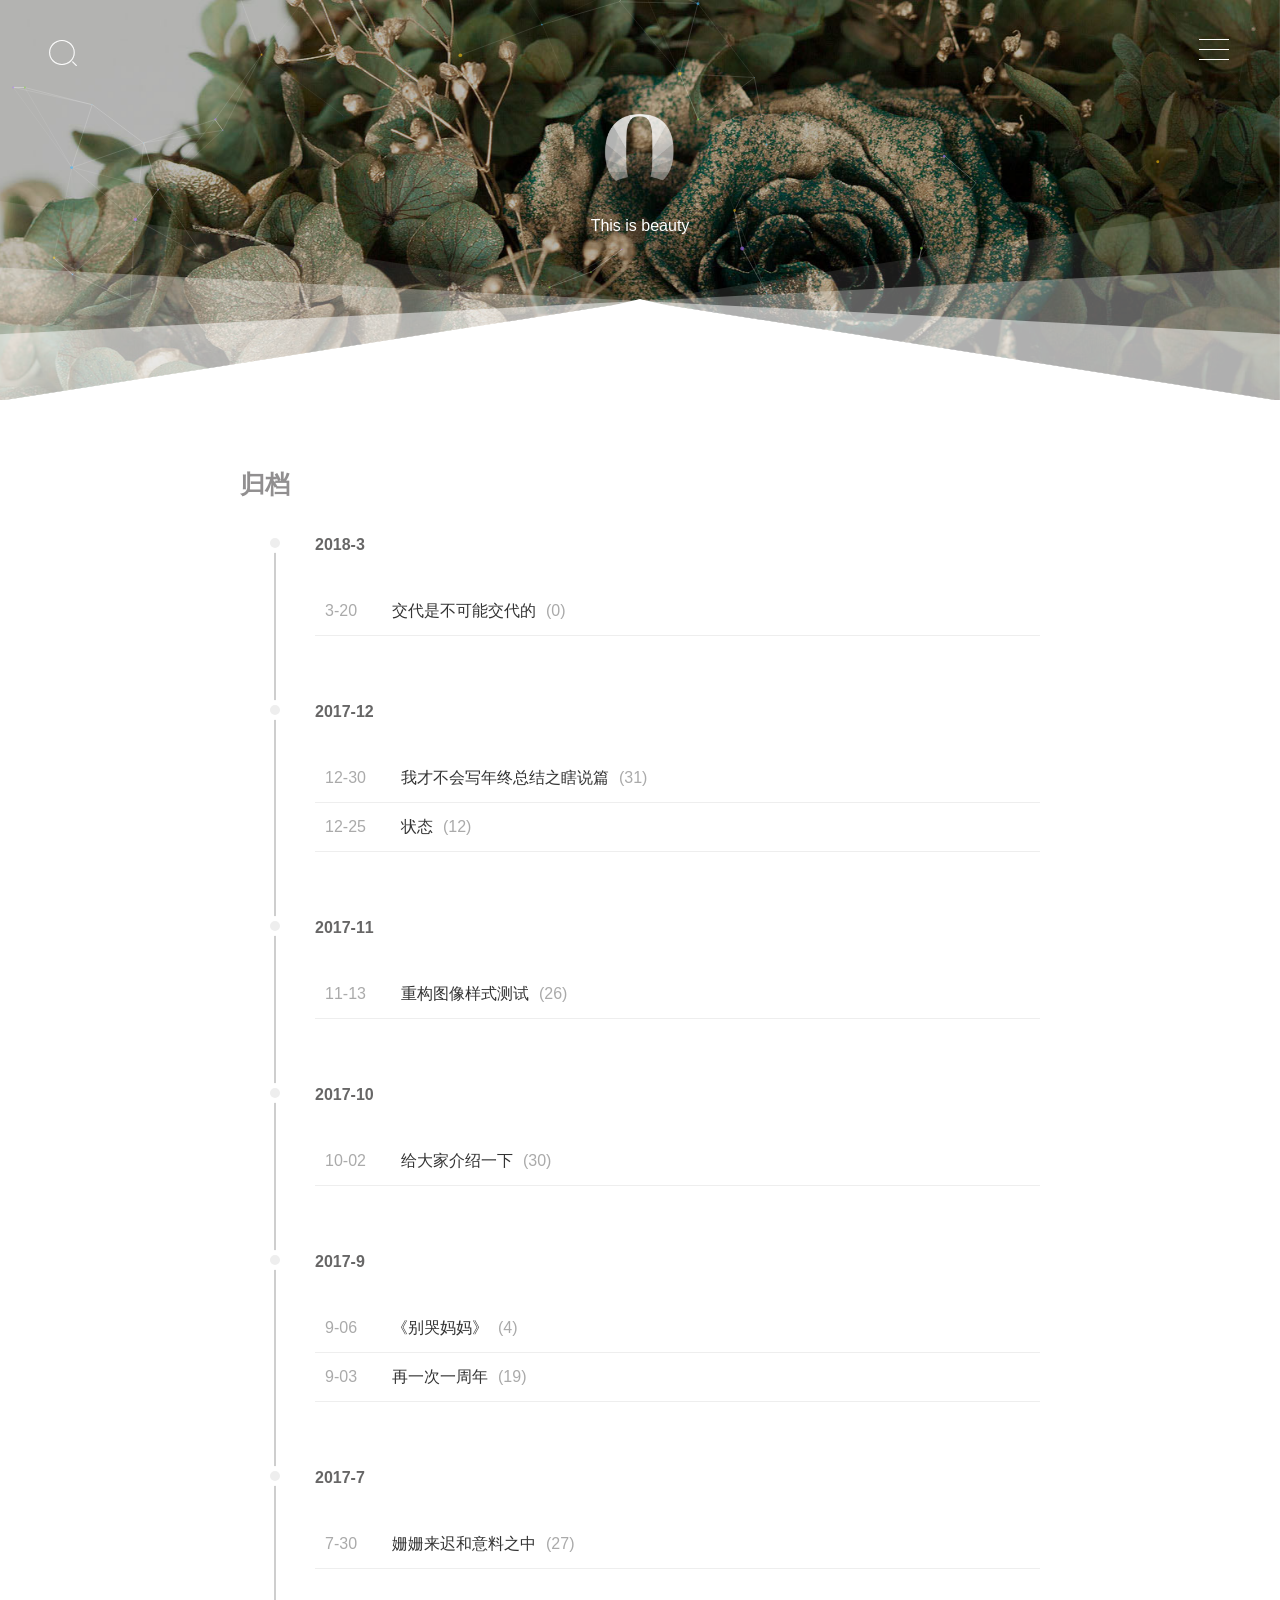
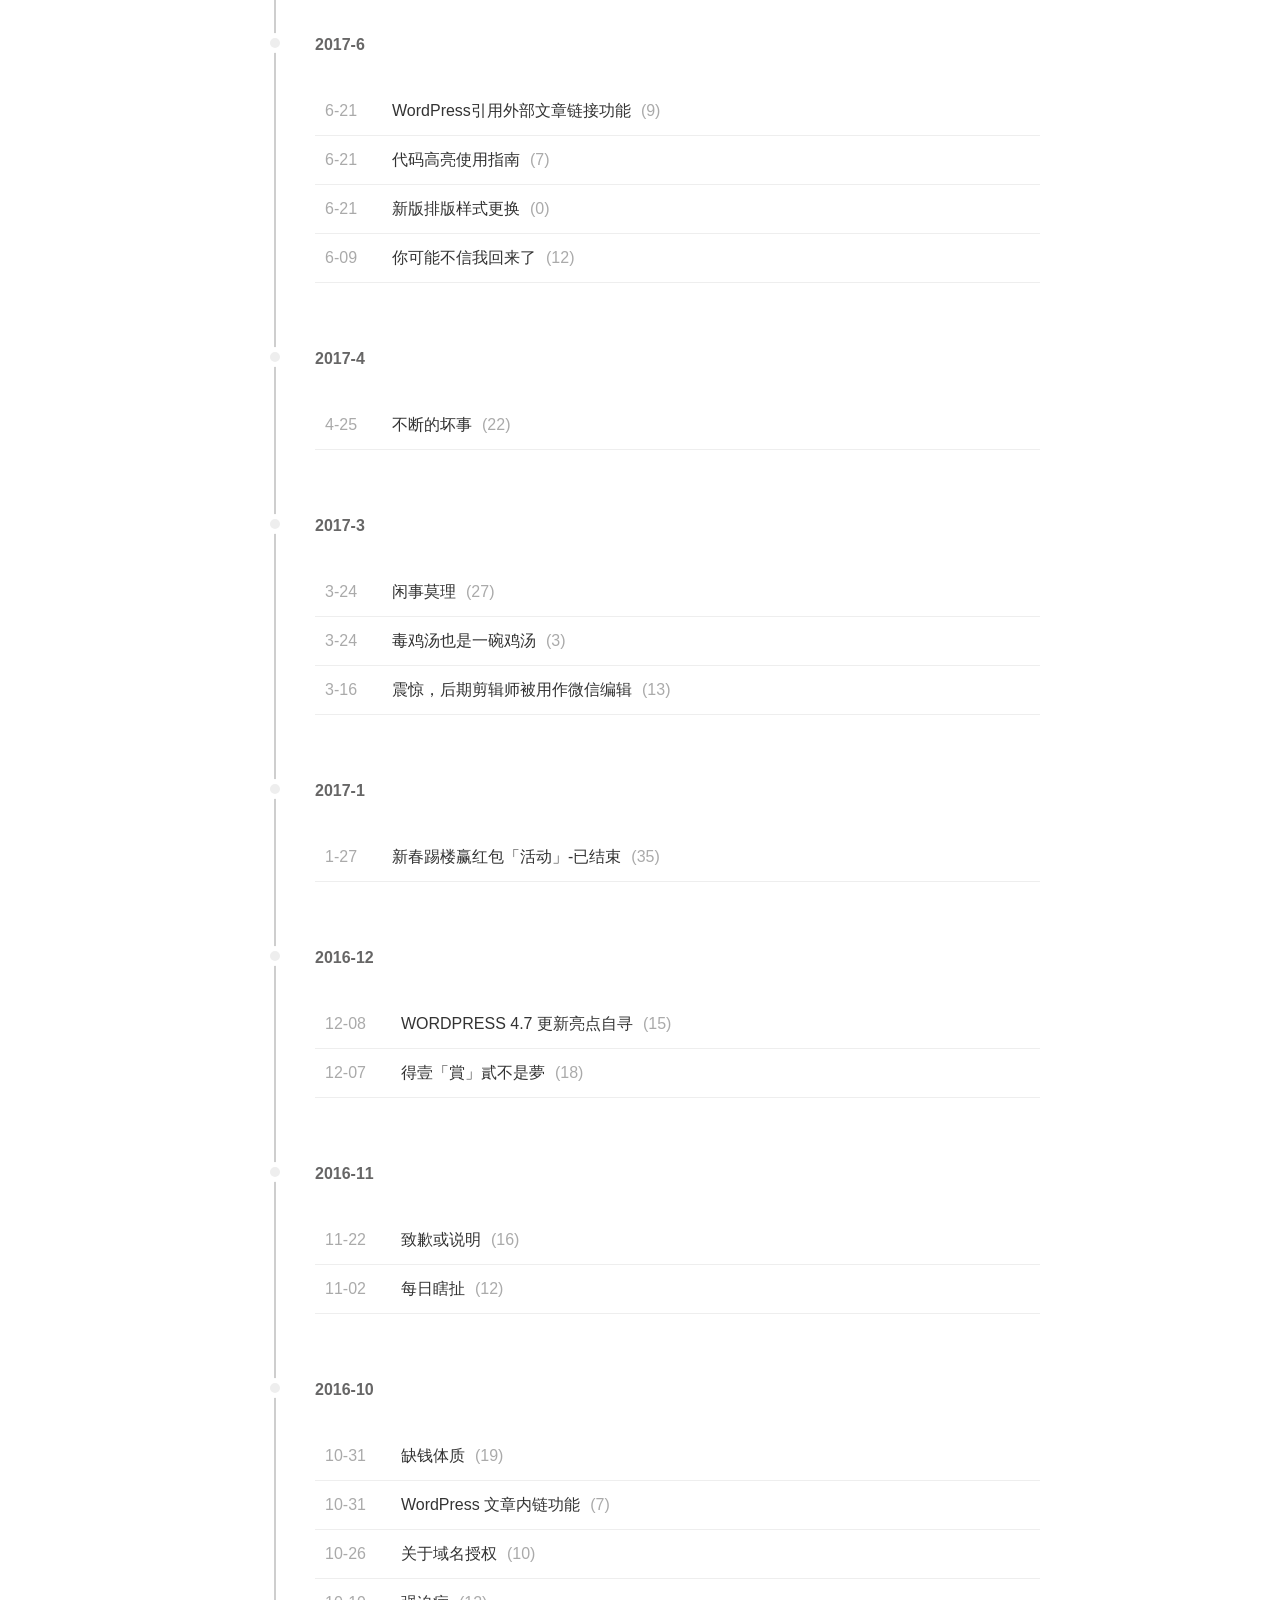
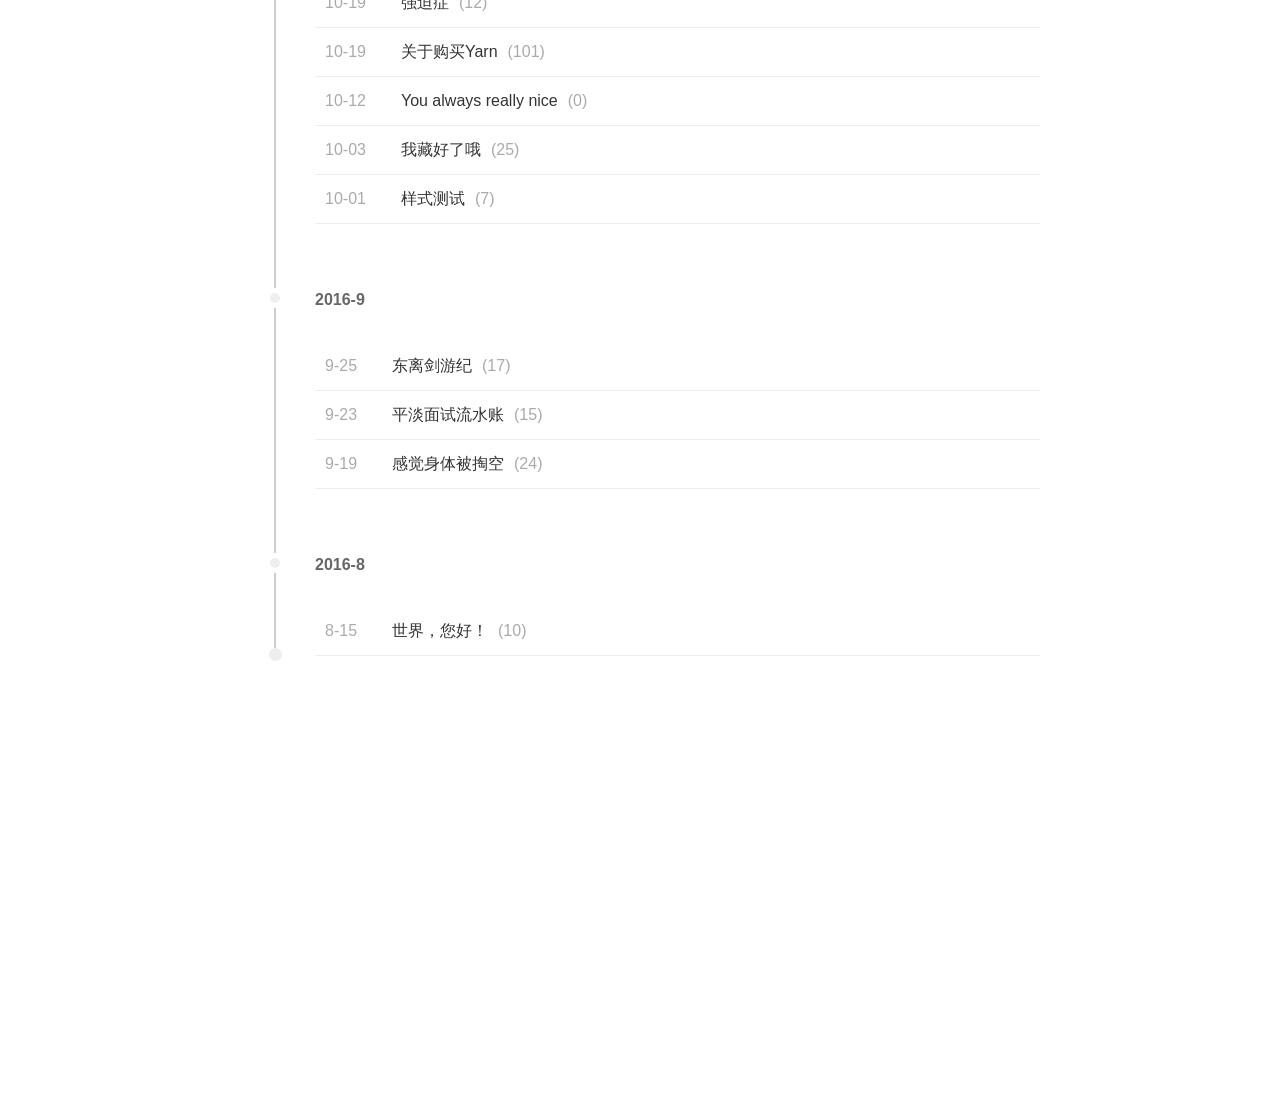
==== src/main/resources/templates/archives.html @ 47b83167 "demo版本" ====
<!doctype html>
<html lang="zh">

	<head>
		<meta http-equiv="Content-Type" content="text/html; charset=UTF-8" />
		<meta name="viewport" content="width=device-width, initial-scale=1, maximum-scale=1">
		<title>陈文池的个人博客</title>
		<meta name="description" content="" />
		<meta name="keywords" content="" />
		<link rel="stylesheet" type="text/css" href="../static/css/index.css" media="all" />
	</head>

	<body class="home blog custom-background round-avatars">
		<div class="Yarn_Background" style="background-image: url( ../static/images/47fb3c_.jpg);"></div>
		<form class="js-search search-form search-form--modal" method="get" action="search.html" role="search">
			<div class="search-form__inner">
				<div>
					<div id="search-container" class="ajax_search">
						<form method="get" id="searchform" action="">
							<div class="filter_container"><input type="text" value="" autocomplete="off" placeholder="Type then select or enter" name="s" id="search-input" />
								<ul id="search_filtered" class="search_filtered"></ul>
							</div>
							<input type="submit" name="submit" id="searchsubmit" class="searchsubmit" value="" />
						</form>
					</div>
				</div>
			</div>
		</form>
		<div class="navi" data-aos="fade-down">
			<div class="bt-nav">
				<div class="line line1"></div>
				<div class="line line2"></div>
				<div class="line line3"></div>
			</div>
			<div class="navbar animated fadeInRight">
				<div class="inner">
					<nav id="site-navigation" class="main-navigation">
						<div id="main-menu" class="main-menu-container">
							<div class="menu-menu-container">
								<ul id="primary-menu" class="menu">
									<li id="menu-item-17" class="menu-item menu-item-type-custom menu-item-object-custom current-menu-item current_page_item menu-item-home menu-item-17">
										<a href="index.html">首页</a>
									</li>
									<li id="menu-item-173" class="menu-item menu-item-type-post_type menu-item-object-page menu-item-173">
										<a href="update.html">更新</a>
									</li>
									<li id="menu-item-78" class="menu-item menu-item-type-post_type menu-item-object-page menu-item-78">
										<a href="types.html">链接</a>
									</li>
									<li id="menu-item-252" class="menu-item menu-item-type-post_type menu-item-object-page menu-item-has-children menu-item-252">
										<a href="archives.html">归档</a>
										<ul class="sub-menu">
											<li id="menu-item-165" class="menu-item menu-item-type-taxonomy menu-item-object-category menu-item-165">
												<a href="">theme</a>
											</li>
											<li id="menu-item-163" class="menu-item menu-item-type-taxonomy menu-item-object-category menu-item-163">
												<a href="">Happen</a>
											</li>
											<li id="menu-item-924" class="menu-item menu-item-type-taxonomy menu-item-object-category menu-item-924">
												<a href="">WeWork</a>
											</li>
											<li id="menu-item-164" class="menu-item menu-item-type-taxonomy menu-item-object-category menu-item-164">
												<a href="">WordPress</a>
											</li>
										</ul>
									</li>
									<li id="menu-item-57" class="menu-item menu-item-type-post_type menu-item-object-page menu-item-57">
										<a href="gustbook.html">留言</a>
									</li>
								</ul>
							</div>
						</div>
					</nav>
					<!-- #site-navigation -->
				</div>
			</div>
		</div>
		<div class="hebin" data-aos="fade-down">
			<i class=" js-toggle-search iconfont">&#xe60e;</i>
		</div>
		<header id="masthead" class="overlay animated from-bottom" itemprop="brand">
			<div class="site-branding text-center">
				<a href="">
					<figure>
						<img class="custom-logo avatar" src="../static/images/omikron.png" />
					</figure>
				</a>
				<h3 class="blog-description"><p>This is beauty</p></h3>
			</div>
			<!-- .site-branding -->
			<div class="decor-part">
				<div id="particles-js"></div>
			</div>
			<div class="animation-header">
				<div class="decor-wrapper">
					<svg id="header-decor" class="decor bottom" xmlns="http://www.w3.org/2000/svg" version="1.1" viewBox="0 0 100 100" preserveAspectRatio="none">
						<path class="large left" d="M0 0 L50 50 L0 100" fill="rgba(255,255,255, .1)"></path>
						<path class="large right" d="M100 0 L50 50 L100 100" fill="rgba(255,255,255, .1)"></path>
						<path class="medium left" d="M0 100 L50 50 L0 33.3" fill="rgba(255,255,255, .3)"></path>
						<path class="medium right" d="M100 100 L50 50 L100 33.3" fill="rgba(255,255,255, .3)"></path>
						<path class="small left" d="M0 100 L50 50 L0 66.6" fill="rgba(255,255,255, .5)"></path>
						<path class="small right" d="M100 100 L50 50 L100 66.6" fill="rgba(255,255,255, .5)"></path>
						<path d="M0 99.9 L50 49.9 L100 99.9 L0 99.9" fill="rgba(255,255,255, 1)"></path>
						<path d="M48 52 L50 49 L52 52 L48 52" fill="rgba(255,255,255, 1)"></path>
					</svg>
				</div>
			</div>
		</header>
		<div id="main" class="content">
			<div class="container">
				<section class="post_content" itemscope itemtype="http://schema.org/Article">
					<header class="post_header">
						<h1 class="post_title">归档</h1>
					</header>
					<div class="post-Archive">
						<div id="archives">
							<div class='archive-title' id='arti-2018-3'>
								<h3>2018-3</h3>
								<div class='archives archives-3' data-date='2018-3'>
									<div class="brick">
										<a href=""><span class="time">3-20</span>交代是不可能交代的<span>(0)</span></a>
									</div>
								</div>
							</div>
							<div class='archive-title' id='arti-2017-12'>
								<h3>2017-12</h3>
								<div class='archives archives-12' data-date='2017-12'>
									<div class="brick">
										<a href=""><span class="time">12-30</span>我才不会写年终总结之瞎说篇<span>(31)</span></a>
									</div>
									<div class="brick">
										<a href=""><span class="time">12-25</span>状态<span>(12)</span></a>
									</div>
								</div>
							</div>
							<div class='archive-title' id='arti-2017-11'>
								<h3>2017-11</h3>
								<div class='archives archives-11' data-date='2017-11'>
									<div class="brick">
										<a href=""><span class="time">11-13</span>重构图像样式测试<span>(26)</span></a>
									</div>
								</div>
							</div>
							<div class='archive-title' id='arti-2017-10'>
								<h3>2017-10</h3>
								<div class='archives archives-10' data-date='2017-10'>
									<div class="brick">
										<a href=""><span class="time">10-02</span>给大家介绍一下<span>(30)</span></a>
									</div>
								</div>
							</div>
							<div class='archive-title' id='arti-2017-9'>
								<h3>2017-9</h3>
								<div class='archives archives-9' data-date='2017-9'>
									<div class="brick">
										<a href=""><span class="time">9-06</span>《别哭妈妈》<span>(4)</span></a>
									</div>
									<div class="brick">
										<a href=""><span class="time">9-03</span>再一次一周年<span>(19)</span></a>
									</div>
								</div>
							</div>
							<div class='archive-title' id='arti-2017-7'>
								<h3>2017-7</h3>
								<div class='archives archives-7' data-date='2017-7'>
									<div class="brick">
										<a href=""><span class="time">7-30</span>姗姗来迟和意料之中<span>(27)</span></a>
									</div>
								</div>
							</div>
							<div class='archive-title' id='arti-2017-6'>
								<h3>2017-6</h3>
								<div class='archives archives-6' data-date='2017-6'>
									<div class="brick">
										<a href=""><span class="time">6-21</span>WordPress引用外部文章链接功能<span>(9)</span></a>
									</div>
									<div class="brick">
										<a href=""><span class="time">6-21</span>代码高亮使用指南<span>(7)</span></a>
									</div>
									<div class="brick">
										<a href=""><span class="time">6-21</span>新版排版样式更换<span>(0)</span></a>
									</div>
									<div class="brick">
										<a href=""><span class="time">6-09</span>你可能不信我回来了<span>(12)</span></a>
									</div>
								</div>
							</div>
							<div class='archive-title' id='arti-2017-4'>
								<h3>2017-4</h3>
								<div class='archives archives-4' data-date='2017-4'>
									<div class="brick">
										<a href=""><span class="time">4-25</span>不断的坏事<span>(22)</span></a>
									</div>
								</div>
							</div>
							<div class='archive-title' id='arti-2017-3'>
								<h3>2017-3</h3>
								<div class='archives archives-3' data-date='2017-3'>
									<div class="brick">
										<a href=""><span class="time">3-24</span>闲事莫理<span>(27)</span></a>
									</div>
									<div class="brick">
										<a href=""><span class="time">3-24</span>毒鸡汤也是一碗鸡汤<span>(3)</span></a>
									</div>
									<div class="brick">
										<a href=""><span class="time">3-16</span>震惊，后期剪辑师被用作微信编辑<span>(13)</span></a>
									</div>
								</div>
							</div>
							<div class='archive-title' id='arti-2017-1'>
								<h3>2017-1</h3>
								<div class='archives archives-1' data-date='2017-1'>
									<div class="brick">
										<a href=""><span class="time">1-27</span>新春踢楼赢红包「活动」-已结束<span>(35)</span></a>
									</div>
								</div>
							</div>
							<div class='archive-title' id='arti-2016-12'>
								<h3>2016-12</h3>
								<div class='archives archives-12' data-date='2016-12'>
									<div class="brick">
										<a href=""><span class="time">12-08</span>WORDPRESS 4.7 更新亮点自寻<span>(15)</span></a>
									</div>
									<div class="brick">
										<a href=""><span class="time">12-07</span>得壹「賞」貳不是夢<span>(18)</span></a>
									</div>
								</div>
							</div>
							<div class='archive-title' id='arti-2016-11'>
								<h3>2016-11</h3>
								<div class='archives archives-11' data-date='2016-11'>
									<div class="brick">
										<a href=""><span class="time">11-22</span>致歉或说明<span>(16)</span></a>
									</div>
									<div class="brick">
										<a href=""><span class="time">11-02</span>每日瞎扯<span>(12)</span></a>
									</div>
								</div>
							</div>
							<div class='archive-title' id='arti-2016-10'>
								<h3>2016-10</h3>
								<div class='archives archives-10' data-date='2016-10'>
									<div class="brick">
										<a href=""><span class="time">10-31</span>缺钱体质<span>(19)</span></a>
									</div>
									<div class="brick">
										<a href=""><span class="time">10-31</span>WordPress 文章内链功能<span>(7)</span></a>
									</div>
									<div class="brick">
										<a href=""><span class="time">10-26</span>关于域名授权<span>(10)</span></a>
									</div>
									<div class="brick">
										<a href=""><span class="time">10-19</span>强迫症<span>(12)</span></a>
									</div>
									<div class="brick">
										<a href=""><span class="time">10-19</span>关于购买Yarn<span>(101)</span></a>
									</div>
									<div class="brick">
										<a href=""><span class="time">10-12</span>You always really nice<span>(0)</span></a>
									</div>
									<div class="brick">
										<a href=""><span class="time">10-03</span>我藏好了哦<span>(25)</span></a>
									</div>
									<div class="brick">
										<a href=""><span class="time">10-01</span>样式测试<span>(7)</span></a>
									</div>
								</div>
							</div>
							<div class='archive-title' id='arti-2016-9'>
								<h3>2016-9</h3>
								<div class='archives archives-9' data-date='2016-9'>
									<div class="brick">
										<a href=""><span class="time">9-25</span>东离剑游纪<span>(17)</span></a>
									</div>
									<div class="brick">
										<a href=""><span class="time">9-23</span>平淡面试流水账<span>(15)</span></a>
									</div>
									<div class="brick">
										<a href=""><span class="time">9-19</span>感觉身体被掏空<span>(24)</span></a>
									</div>
								</div>
							</div>
							<div class='archive-title' id='arti-2016-8'>
								<h3>2016-8</h3>
								<div class='archives archives-8' data-date='2016-8'>
									<div class="brick">
										<a href=""><span class="time">8-15</span>世界，您好！<span>(10)</span></a>
									</div>
								</div>
							</div>
						</div>
				</section>
				</div>
			</div>

			<footer id="footer" class="overlay animated from-top">
				<div class="decor-wrapper">
					<svg id="footer-decor" class="decor top" xmlns="http://www.w3.org/2000/svg" version="1.1" viewBox="0 0 100 100" preserveAspectRatio="none">
						<path class="large left" d="M0 0 L50 50 L0 100" fill="rgba(255,255,255, .1)"></path>
						<path class="large right" d="M100 0 L50 50 L100 100" fill="rgba(255,255,255, .1)"></path>
						<path class="medium left" d="M0 0 L50 50 L0 66.6" fill="rgba(255,255,255, .3)"></path>
						<path class="medium right" d="M100 0 L50 50 L100 66.6" fill="rgba(255,255,255, .3)"></path>
						<path class="small left" d="M0 0 L50 50 L0 33.3" fill="rgba(255,255,255, .5)"></path>
						<path class="small right" d="M100 0 L50 50 L100 33.3" fill="rgba(255,255,255, .5)"></path>
						<path d="M0 0 L50 50 L100 0 L0 0" fill="rgba(255,255,255, 1)"></path>
						<path d="M48 48 L50 51 L52 48 L48 48" fill="rgba(255,255,255, 1)"></path>
					</svg>
				</div>
				<div class="socialize" data-aos="zoom-in">
					<li>
						<a title="weibo" class="socialicon" href=""><i class="iconfont" aria-hidden="true">&#xe601;</i></a>
					</li>
					<li class="wechat">
						<a class="socialicon"><i class="iconfont">&#xe609;</i></a>
						<div class="wechatimg"><img src="../static/images/49D3746D-7519-B709-83E4-65BD1927C4E7.jpg"></div>
					</li>
					<li>
						<a title="QQ" class="socialicon" href="" target="_blank"><i class="iconfont" aria-hidden="true">&#xe616;</i></a>
					</li>
				</div>
				<div class="cr">
					Copyright&copy;2018. Design by
					<a href="">17sucai</a>
				</div>
				<script type='text/javascript' src='../static/js/jquery.min.js'></script>
				<script type='text/javascript' src='../static/js/plugins.js'></script>
				<script type='text/javascript' src='../static/js/script.js'></script>
				<script type='text/javascript' src='../static/js/particles.js'></script>
				<script type='text/javascript' src='../static/js/aos.js'></script>

	</body>

</html>
---- src/main/resources/static/css/index.css ----
@charset "UTF-8";
@font-face {
	font-family: hermiticon;
	src: url(fonts/hermiticon.eot?cez6o0);
	src: url(fonts/hermiticon.eot?#iefixcez6o0) format('embedded-opentype'), url(fonts/hermiticon.ttf?cez6o0) format('truetype'), url(fonts/hermiticon.woff?cez6o0) format('woff'), url(fonts/hermiticon.svg?cez6o0#hermiticon) format('svg');
	font-weight: 400;
	font-style: normal
}

.hermit {
	overflow: hidden;
	background: #fff;
	margin-bottom: 20px;
	border: 1px solid #dedede;
	-webkit-user-select: none;
	-moz-user-select: none;
	font: 13px/1.5 calluna-sans, "Helvetica Neue", Helvetica, Hiragino Sans GB, Microsoft JhengHei, WenQuanYi Micro Hei, sans-serif;
	text-indent: 0
}

.hermit,
.hermit * {
	box-sizing: content-box;
	-moz-box-sizing: content-box;
	-webkit-box-sizing: content-box
}

.hermit-clear:after,
.hermit-clear:before {
	display: table;
	content: ""
}

.hermit-clear:after {
	clear: both;
	overflow: hidden
}

.hermit-clear {
	zoom: 1
}

.hermit-detail span {
	-webkit-animation: animFlipFront .4s linear;
	-moz-animation: animFlipFront .4s linear;
	animation: animFlipFront .4s linear
}

.hermit-box {
	padding: 10px 13px;
	height: 70px;
	font-size: 14px;
	line-height: 16px;
	position: relative;
	-webkit-box-shadow: 0 1px 10px rgba(0, 0, 0, .08);
	box-shadow: 0 1px 10px rgba(0, 0, 0, .08)
}

.hermit-cover {
	width: 65px;
	float: left;
	position: relative
}

.hermit-info {
	margin-left: 75px
}

.hermit-title {
	font-size: 15px;
	height: 24px;
	overflow: hidden
}

.hermit-author {
	font-size: 14px;
	color: #999
}

.hermit-author,
.hermit-duration,
.hermit-title {
	line-height: 24px
}

.hermit-controller {
	height: 24px;
	position: relative
}

.hermit-additive {
	text-align: right;
	position: absolute;
	right: 0;
	top: 0;
	width: 130px;
	height: 24px;
	background: #fff
}

.hermit-cover-image {
	width: 65px;
	height: 65px;
	padding: 0!important;
	margin: 0!important;
	border: none!important;
	box-shadow: none
}

.hermit-duration,
.hermit-listbutton,
.hermit-volume {
	display: inline-block
}

.hermit-duration {
	height: 24px
}

.hermit-button,
.hermit-listbutton,
.hermit-volume {
	speak: none;
	cursor: pointer;
	font-family: hermiticon;
	text-transform: none;
	vertical-align: middle;
	-webkit-font-smoothing: antialiased;
	-moz-osx-font-smoothing: grayscale
}

.hermit-listbutton,
.hermit-volume {
	color: #666;
	width: 20px;
	height: 24px;
	line-height: 24px;
	font-size: 17px
}

.hermit-listbutton {
	position: relative
}

.hermit-button {
	text-align: center;
	vertical-align: middle;
	position: absolute;
	width: 28px;
	height: 28px;
	border: 2px solid #fff;
	border-radius: 50%;
	color: #fff;
	left: 50%;
	top: 50%;
	margin-left: -16px;
	margin-top: -16px;
	background: rgba(0, 0, 0, .15);
	text-shadow: 0 1px 1px rgba(0, 0, 0, .2);
	box-shadow: 0 1px 1px rgba(0, 0, 0, .2)
}

.hermit-volume {
	right: 20px
}

.hermit-button:before {
	content: "\e01b";
	font-size: 20px;
	line-height: 28px
}

.hermit-button.playing:before {
	content: "\e018";
	font-size: 18px
}

.hermit-listbutton:before {
	content: "\e20e"
}

.hermit-prevbutton:before {
	content: "\e028"
}

.hermit-nextbutton:before {
	content: "\e027"
}

.hermit-listbutton:after {
	position: absolute;
	content: '';
	right: -2px;
	top: 0;
	width: 4px;
	height: 4px;
	border-radius: 50%;
	background-color: transparent;
	opacity: 0;
	-webkit-transition: opacity .6s;
	-moz-transition: opacity .6s;
	-ms-transition: opacity .6s;
	-o-transition: opacity .6s;
	transition: opacity .6s
}

.hermit-unexpand-1 .hermit-listbutton:after,
.hermit.unexpand .hermit-listbutton:after {
	opacity: 1;
	background-color: #f60001
}

.hermit-unexpand-1.unexpand .hermit-listbutton:after {
	opacity: 0
}

.hermit-volume:before {
	content: "\e033"
}

.hermit-volume.muted:before {
	content: "\e031"
}

.hermit-prosess {
	height: 3px;
	background-color: #ddd;
	cursor: pointer;
	position: relative;
	z-index: 1;
	margin: 10px 0 5px
}

.hermit-loaded {
	position: absolute;
	height: 3px;
	z-index: 5;
	left: 0;
	top: 0;
	background-color: #ccc
}

.hermit-prosess-bar {
	height: 3px;
	width: 0;
	background-color: #5895be;
	position: relative;
	z-index: 10
}

.hermit-prosess-after {
	position: absolute;
	display: block;
	width: 8px;
	height: 8px;
	background-color: #fff;
	border: 1px solid #5895be;
	-webkit-border-radius: 50%;
	-moz-border-radius: 50%;
	-ms-border-radius: 50%;
	-o-border-radius: 50%;
	border-radius: 50%;
	top: 0;
	right: 0;
	margin-top: -4px;
	margin-right: -10px
}

.hermit-list {
	height: auto;
	max-height: 410px;
	overflow-y: auto
}

.hermit-fullheight-1 .hermit-list {
	height: 100%;
	max-height: 100%
}

.hermit-fullheight-1.unexpand .hermit-list,
.hermit-unexpand-1 .hermit-list,
.hermit.unexpand .hermit-list {
	height: 0;
	max-height: 0
}

.hermit-fullheight-1.hermit-unexpand-1.unexpand .hermit-list,
.hermit-unexpand-1.unexpand .hermit-list {
	height: 100%;
	max-height: 100%
}

.hermit-unexpand-1 .hermit-box,
.hermit.unexpand .hermit-box {
	box-shadow: none
}

.hermit-song {
	border-top: 1px solid #e5e5e5;
	cursor: pointer;
	font-size: 15px;
	line-height: 40px;
	height: 40px;
	overflow: hidden;
	-webkit-tap-highlight-color: transparent;
	position: relative
}

.hermit-deactive,
.hermit-deactive .hermit-song-author {
	color: #ccc
}

.hermit-song-index {
	position: absolute;
	left: 0;
	top: 0;
	width: 40px;
	text-align: center;
	color: #999
}

.hermit-song-title {
	display: block;
	margin-left: 40px;
	margin-right: 55px
}

.hermit-song-author {
	color: #777;
	padding-left: 5px
}

.hermit-song-duration {
	position: absolute;
	top: 0;
	right: 15px;
	color: #888;
	font-size: 14px
}

.hermit-song.selected,
.hermit-song:hover {
	background-color: #f8f8f8
}

.hermit-song.selected .hermit-song-index {
	width: 38px;
	text-indent: -999em;
	background-image: url(../images/playing.gif);
	background-position: 50% 50%;
	background-repeat: no-repeat;
	background-size: 16px
}

.hermit-song.selected.paused .hermit-song-index {
	background-image: url(../images/playing.png)
}

.hermit-default .hermit-prosess-after:hover,
.hermit-default .hermit-prosess-bar {
	background-color: #5895be
}

.hermit-default .hermit-prosess-after {
	border-color: #5895be
}

.hermit-blue .hermit-prosess-after:hover,
.hermit-blue .hermit-prosess-bar {
	background-color: #5cb85c
}

.hermit-blue .hermit-prosess-after {
	border-color: #5cb85c
}

.hermit-blue .hermit-song.selected .hermit-song-index {
	background-image: url(../images/playing_blue.gif)
}

.hermit-blue .hermit-song.selected.paused .hermit-song-index {
	background-image: url(../images/playing_blue.png)
}

.hermit-yellow .hermit-prosess-after:hover,
.hermit-yellow .hermit-prosess-bar {
	background-color: #f0ad4e
}

.hermit-yellow .hermit-prosess-after {
	border-color: #f0ad4e
}

.hermit-yellow .hermit-song.selected .hermit-song-index {
	background-image: url(../images/playing_yellow.gif)
}

.hermit-yellow .hermit-song.selected.paused .hermit-song-index {
	background-image: url(../images/playing_yellow.png)
}

.hermit-red .hermit-prosess-after:hover,
.hermit-red .hermit-prosess-bar {
	background-color: #dd4b39
}

.hermit-red .hermit-prosess-after {
	border-color: #dd4b39
}

.hermit-red .hermit-song.selected .hermit-song-index {
	background-image: url(../images/playing_red.gif)
}

.hermit-red .hermit-song.selected.paused .hermit-song-index {
	background-image: url(../images/playing_red.png)
}

.hermit-pink .hermit-prosess-after:hover,
.hermit-pink .hermit-prosess-bar {
	background-color: #f489ad
}

.hermit-pink .hermit-prosess-after {
	border-color: #f489ad
}

.hermit-pink .hermit-song.selected .hermit-song-index {
	background-image: url(../images/playing_pink.gif)
}

.hermit-pink .hermit-song.selected.paused .hermit-song-index {
	background-image: url(../images/playing_pink.png)
}

.hermit-purple .hermit-prosess-after:hover,
.hermit-purple .hermit-prosess-bar {
	background-color: orchid
}

.hermit-purple .hermit-prosess-after {
	border-color: orchid
}

.hermit-purple .hermit-song.selected .hermit-song-index {
	background-image: url(../images/playing_purple.gif)
}

.hermit-purple .hermit-song.selected.paused .hermit-song-index {
	background-image: url(../images/playing_purple.png)
}

.hermit-black.hermit {
	border-color: #ccc
}

.hermit-black.hermit,
.hermit-black.hermit .hermit-additive,
.hermit-black.hermit .hermit-song-duration {
	background: 0 0;
	color: #ccc
}

.hermit-black.hermit .hermit-additive,
.hermit-black.hermit .hermit-listbutton,
.hermit-black.hermit .hermit-volume {
	color: #ccc
}

.hermit-black.hermit .hermit-song {
	border-top-color: #ccc
}

.hermit-black .hermit-box {
	background: 0 0
}

.hermit-black .hermit-button {
	border-color: #fff
}

.hermit-black .hermit-button:before {
	color: #fff
}

.hermit-black .hermit-song.selected,
.hermit-black .hermit-song:hover {
	background: #444;
	background: rgba(51, 51, 51, .3)
}

.hermit-ios .hermit-volume {
	display: none
}

@-ms-viewport {
	width: device-width
}

@viewport {
	width: device-width
}

@media screen and (max-width:768px) {
	.hermit-listbutton {
		font-size: 20px
	}
	.hermit-song {
		height: 44px;
		line-height: 44px
	}
	.hermit-list {
		max-height: 450px
	}
	.hermit-loaded,
	.hermit-prosess,
	.hermit-prosess-bar {
		height: 4px
	}
	.hermit-prosess-after {
		width: 12px;
		height: 12px;
		margin-top: -5px
	}
}

@font-face {
	font-family: 'iconfont';
	src: url(fonts/iconfont.eot);
	src: url(fonts/iconfont.eot?#iefix) format('embedded-opentype'), url(fonts/iconfont.woff) format('woff'), url(fonts/iconfont.ttf) format('truetype'), url(fonts/iconfont.svg#iconfont) format('svg')
}

.iconfont {
	font-family: "iconfont" !important;
	font-size: 16px;
	font-style: normal;
	-webkit-font-smoothing: antialiased;
	-webkit-text-stroke-width: 0.2px;
	-moz-osx-font-smoothing: grayscale
}

 ::-webkit-scrollbar {
	width: 0;
	background: 0 0
}

::-moz-selection {
	background: rgba(204, 204, 204, .18);
	color: #000
}

::selection {
	background: rgba(204, 204, 204, .18);
	color: #000
}

html body {
	_background-attachment: fixed;
}

html {
	width: 100%;
	height: 100%;
	-ms-text-size-adjust: 100%;
	-webkit-text-size-adjust: 100%
}

body {
	width: 100%;
	height: 100%;
	font-family: PingFang SC, "Hiragino Sans GB", "Source Han Sans CN", Roboto, "Microsoft Yahei", sans-serif;
	font-weight: 400;
	font-size: 16px;
	color: rgba(2, 0, 0, .6);
	text-rendering: optimizeLegibility;
	-webkit-font-smoothing: antialiased;
	-moz-osx-font-smoothing: grayscale;
	-moz-font-feature-settings: "liga" on
}

body,
h1,
h2,
h3,
h4,
h5,
h6,
blockquote,
p,
div,
span,
ul,
ol,
li,
form,
input,
textarea,
br,
button {
	margin: 0;
	padding: 0;
	border: 0;
	font-size: 100%
}

*,
*:after,
*:before {
	-webkit-box-sizing: border-box;
	-moz-box-sizing: border-box;
	box-sizing: border-box
}

h1,
h2,
h3,
h4,
h5 {
	margin: 0
}

h1 {
	font-size: 20px;
	line-height: 48px;
	margin-bottom: 24px
}

h1 small {
	font-size: 19px
}

h2 {
	font-size: 18px;
	line-height: 24px;
	margin-top: 24px;
	margin-bottom: 24px
}

h2 small {
	font-size: 17px
}

h3 {
	font-size: 16px;
	line-height: 24px;
	margin-top: 24px;
	margin-bottom: 20px;
}

h3 small {
	font-size: 15px
}

h4,
h5,
h6 {
	line-height: 24px
}

h4 {
	font-size: 14px;
	margin-top: 24px;
	margin-bottom: 16px;
}

h4 small {
	font-size: 13px
}

h5 {
	font-size: 13px;
}

h6 {
	font-size: 12px;
	;
	margin: 0
}

a {
	color: #807f83;
	text-decoration: none
}

a:hover {
	text-decoration: none
}

a:active,
a:hover {
	outline: 0
}

hr {
	max-width: 100%;
	height: 50px;
	background: url(../images/hr.gif) right center no-repeat;
	border: none;
	margin-top: 15px;
	margin-bottom: 15px;
}

blockquote {
	overflow: hidden
}

ul,
ol {
	list-style: none
}

dt {
	font-weight: bold
}

dd {
	margin: 0 1.5em 1.5em
}

img {
	height: auto;
	max-width: 100%
}

figure {
	margin: 0
}

table {
	margin: 0 0 1.5em;
	width: 100%
}

table {
	border-bottom: 1px solid #eee;
	margin: 0 0 25px;
	width: 100%
}

th {
	padding: 1rem .5rem;
	color: #252525;
	font-weight: 700;
	text-transform: uppercase;
	text-align: left
}

td {
	border-top: 1px solid #eee;
	padding: 1rem .5rem
}

ol,
ul {
	list-style: none
}

img {
	max-width: 100%;
	height: auto;
	transition: opacity .2s
}

label {
	font-weight: normal
}

textarea,
input[type='text'],
input[type='url'],
input[type='email'],
input[type='tel'],
input[type='password'],
input[type='search'] {
	border: 0;
	width: 100%
}

textarea:focus,
input[type='text']:focus,
input[type='url']:focus,
input[type='email']:focus,
input[type='tel']:focus,
input[type='password']:focus,
input[type='search']:focus {
	outline: 0
}

textarea {
	height: 12em;
	display: block
}

.clearfix:before,
.clearfix:after {
	content: " ";
	display: table
}

.clearfix:after {
	clear: both
}

.blog-description {
	text-transform: none;
	font-weight: 400;
}

.custom-logo {
	display: inline-block;
	width: 100px
}

.site-branding {
	position: relative;
	display: inline-block;
	z-index: 3;
	padding-top: 110px
}

.Searchmeta,
.page-title {
	text-align: center
}

.navi {
	position: absolute;
	right: 0;
	z-index: 999
}

.navbar {
	float: right;
	margin-top: 40px;
	padding-right: 90px
}

.open .navbar {
	display: none
}

.close .navbar {
	display: block
}

.bt-nav {
	display: block;
	position: absolute;
	z-index: 999;
	top: 2em;
	right: 3em;
	width: 36px;
	height: 36px;
	cursor: pointer
}

.open .bt-nav .line1 {
	top: 17px
}

.open .bt-nav .line3 {
	top: 27px
}

.close .bt-nav .line {
	top: 17px
}

.close .bt-nav .line1 {
	-webkit-transform: rotateZ(45deg)
}

.close .bt-nav .line2 {
	opacity: 0
}

.close .bt-nav .line3 {
	-webkit-transform: rotateZ(-45deg)
}

.bt-nav .line {
	position: absolute;
	top: 7px;
	left: 50%;
	width: 30px;
	margin-left: -15px;
	height: 1px;
	background: rgba(255, 255, 255, 1);
	-webkit-transition: all .3s ease
}

.main-navigation a::after,
.main-navigation a::before {
	display: inline-block;
	opacity: 0;
	-webkit-transition: -webkit-transform .3s, opacity .2s;
	-moz-transition: -moz-transform .3s, opacity .2s;
	transition: transform .3s, opacity .2s
}

.main-navigation a::before {
	margin-right: 5px;
	content: '[';
	-webkit-transform: translateX(20px);
	-moz-transform: translateX(20px);
	transform: translateX(20px)
}

.main-navigation a::after {
	margin-left: 5px;
	content: ']';
	-webkit-transform: translateX(-20px);
	-moz-transform: translateX(-20px);
	transform: translateX(-20px)
}

.main-navigation a:focus::after,
.main-navigation a:focus::before,
.main-navigation a:hover::after,
.main-navigation a:hover::before {
	opacity: 1;
	-webkit-transform: translateX(0);
	-moz-transform: translateX(0);
	transform: translateX(0)
}

.main-navigation ul ul:before {
	z-index: 0;
	content: "";
	position: absolute;
	top: -8px;
	right: 28px;
	border-style: solid;
	border-width: 0 10px 10px 10px;
	border-color: transparent transparent #fff transparent;
	-webkit-transform: rotate(360deg)
}

.main-navigation li {
	color: #fff;
	position: relative
}

.main-navigation a {
	display: block;
	text-decoration: none
}

.main-navigation ul ul {
	position: absolute;
	top: 40px;
	z-index: 999;
	display: none;
	background-color: #fff;
	border-radius: 3px;
}

.main-navigation ul ul ul {
	bottom: 0
}

.main-navigation ul ul li {
	float: none;
	display: block;
	width: 100%
}

.main-navigation ul ul a.focus,
.main-navigation ul ul a:hover {
	color: #666
}

.main-navigation ul li.focus>ul,
.main-navigation ul li:hover>ul {
	right: 0;
	display: block
}

.main-navigation ul ul li.focus>ul,
.main-navigation ul ul li:hover>ul {
	right: 100%;
	display: block
}

.main-navigation.toggled ul,
.menu-toggle {
	display: block
}

.header-menu-button {
	display: none
}

.menu-dropdown {
	position: absolute;
	top: 15px;
	right: 15px;
	z-index: 9;
	display: none;
	margin: 0;
	padding: 10px 14px;
	height: 35px;
	text-align: center;
	font-size: 14px;
	line-height: 15px;
	cursor: pointer
}

.open-page-item>ul.children,
.open-page-item>ul.sub-menu {
	display: block!important
}

.main-navigation ul {
	display: block;
	margin: 0;
	padding-left: 0;
	list-style: none
}

.main-navigation li {
	float: left;
	margin: 0
}

.main-navigation li a {
	color: inherit;
	font-weight: bold;
}

.main-navigation li a span {
	display: none
}

.main-navigation ul ul a {
	color: rgba(2, 0, 0, .6);
	float: none;
	padding: 15px 25px 15px 20px;
	width: 100%;
	min-width: 190px;
	box-shadow: 0 1px 0 rgba(0, 0, 0, .03);
	text-align: left;
	white-space: nowrap
}

.main-navigation ul ul li:hover {
	background-color: rgba(0, 0, 0, .02)
}

.main-navigation {
	padding: 0;
	-webkit-transition: right .4s ease 0s;
	-moz-transition: right .4s ease 0s;
	-ms-transition: right .4s ease 0s;
	-o-transition: right .4s ease 0s;
	transition: right .4s ease 0s
}

#main-menu>div,
#primary-menu {
	float: left
}

.main-navigation li a {
	padding: 0 10px 40px
}

.hebin {
	position: absolute;
	z-index: 998;
	top: 2.5em;
	left: 3em
}

.hebin i {
	font-size: 30px;
	line-height: 30px;
	margin-right: 20px
}

.ajax_search .search_filtered a {
	display: block;
	font-size: 15px;
	color: rgba(2, 0, 0, .6);
	overflow: hidden;
	padding: 10px;
	text-overflow: ellipsis;
	white-space: nowrap
}

.ajax_search .search_filtered {
	background-color: rgba(255, 255, 255, 0.95);
	border-radius: 30px;
	width: 600px;
	left: 0;
	position: absolute;
	text-align: center;
	top: 102%;
	z-index: 200
}

#searchsubmit {
	display: none
}

.ajax_search .search_filtered a:after {
	border-bottom: 1px solid #3ea9be;
	content: "";
	display: block;
	margin: 0.25em auto 0;
	transition: width 250ms ease-in-out 0s;
	width: 0
}

.ajax_search .search_filtered a:hover:after {
	transition: width 100ms ease-in-out 0s;
	width: 50%
}

.ajax_search .search_filtered a:focus {
	border: none;
	font-weight: bold;
	text-decoration: none;
	outline: none
}

.js-toggle-search {
	height: 35px;
	width: 35px;
	color: rgba(255, 255, 255, 1);
	float: left;
	display: inline;
	-webkit-transition: all 500ms ease-in-out;
	transition: all 500ms ease-in-out
}

.js-toggle-search:hover {
	cursor: pointer;
	color: #666
}

.search-form--modal {
	-webkit-transition: visibility 0.25s ease, opacity 0.25s ease;
	-moz-transition: visibility 0.25s ease, opacity 0.25s ease;
	-ms-transition: visibility 0.25s ease, opacity 0.25s ease;
	-o-transition: visibility 0.25s ease, opacity 0.25s ease;
	transition: visibility 0.25s ease, opacity 0.25s ease;
	overflow: hidden;
	z-index: 998;
	position: fixed;
	top: 0;
	right: 0;
	left: 0;
	bottom: 0;
	height: auto;
	background: rgba(0, 0, 0, 0.3);
	visibility: hidden;
	opacity: 0
}

.search-form--modal .search-form__inner {
	max-width: 640px;
	padding: 0 20px;
	margin: 0 auto;
	position: fixed;
	width: 100%;
	left: 0;
	right: 0;
	top: 1.5em;
	bottom: 0
}

.search-form.is-visible {
	visibility: visible;
	opacity: 1
}

.search-form div {
	position: relative
}

.search-form input {
	text-align: center;
	font-family: PingFang SC, "Hiragino Sans GB", "Source Han Sans CN", Roboto, "Microsoft Yahei", sans-serif;
	font-size: 24px;
	font-size: 1.5rem;
	background: rgba(255, 255, 255, 0.6);
	color: #fff;
	padding: 12px 0;
	width: 100%;
	border-radius: 50px;
	-webkit-box-sizing: border-box;
	-moz-box-sizing: border-box;
	box-sizing: border-box
}

.search-form input::-webkit-input-placeholder {
	color: #fff
}

.search-form input:-moz-placeholder {
	color: #fff
}

.search-form input::-moz-placeholder {
	color: #fff
}

.search-form input:-ms-input-placeholder {
	color: #fff
}

input {
	line-height: normal
}

input[type="checkbox"],
input[type="radio"] {
	box-sizing: border-box;
	padding: 0
}

input[type="number"]::-webkit-inner-spin-button,
input[type="number"]::-webkit-outer-spin-button {
	height: auto
}

input[type="search"] {
	-webkit-appearance: textfield;
	-moz-box-sizing: content-box;
	-webkit-box-sizing: content-box;
	box-sizing: content-box
}

input[type="search"]::-webkit-search-cancel-button,
input[type="search"]::-webkit-search-decoration {
	-webkit-appearance: none
}

.Yarn_Background,
.p-header .p-image {
	position: fixed;
	width: 100%;
	height: 100%;
	-moz-background-size: cover;
	-o-background-size: cover;
	-webkit-background-size: cover;
	background-size: cover;
	background-position: top center;
	z-index: -999;
}

#particles-js {
	position: absolute;
	top: -100px;
	width: 100%;
	height: 100%
}

#masthead {
	position: relative;
	z-index: 2;
	display: block;
	color: #fff;
	text-align: center;
	width: 100%;
	height: 400px;
	box-sizing: border-box
}

#main {
	background: #fff;
	position: relative;
	z-index: 2
}

.container {
	position: relative;
	background: #fff;
	padding: 60px 0 20px
}

.decor-wrapper {
	width: 100%;
	height: 50%;
	position: absolute;
	left: 0;
	bottom: 0;
	z-index: 2;
}

#footer .decor-wrapper {
	top: 0
}

.decor {
	position: absolute;
	left: 0;
	width: 100%;
	height: 100%;
	z-index: 2
}

.decor.bottom {
	bottom: -1px
}

.decor.top {
	top: -1px
}

#footer {
	color: #fff
}

#footer {
	padding: 120px 0 60px;
	position: relative;
	width: 100%;
	display: block;
	z-index: 2
}

#footer .container {
	position: relative;
	z-index: 2
}

.sticky {
	width: 50px;
	padding: 5px 0;
	position: absolute;
	right: 20px;
	margin: -5px 0 0 25px;
	text-align: center;
	border-top-left-radius: 3px;
	background: #F4303F;
	z-index: 3
}

.sticky:after {
	height: 0;
	width: 0;
	bottom: -14.5px;
	left: 0;
	border-left: 25px solid #F4303F;
	border-right: 25px solid #F4303F;
	border-bottom: 15px solid transparent
}

.sticky:before {
	height: 0;
	width: 0;
	left: -4.5px;
	top: .1px;
	border-bottom: 6px solid #C02031;
	border-left: 6px solid transparent
}

.sticky:after,
.sticky:before {
	content: "";
	position: absolute
}

.sticky i {
	font-size: 25px;
	color: #B80000;
	text-shadow: 0 1px 0 #DB9C9C;
	text-align: center
}

.posts-list {
	margin: 0;
	padding: 0
}

.posts-list.posts-list--small {
	font-size: 13px;
	font-size: 0.8125rem;
	line-height: 20px
}

.posts-list h2 {
	font-size: 18px;
	font-size: 1.125rem;
	line-height: 24px;
	font-weight: normal;
	margin-bottom: 4px
}

.posts-list a {
	color: inherit
}

.posts-list>li {
	list-style: none;
	position: relative
}

.post-header,
.posts-list>li~li {
	margin-top: 30px;
}

.posts-list>li div {}

.post-layout-list {
	max-width: 800px;
	margin: auto
}

.posts-wrap {
	width: 100%;
	display: inline-block
}

.neirong {
	position: relative;
	width: 50%;
	float: right;
	-ms-word-wrap: break-word;
	word-wrap: break-word
}

.tesetu {
	position: relative;
	margin: 0;
	float: left;
	width: 50%;
	height: 200px;
	overflow: hidden;
	padding-right: 15px;
	padding-left: 15px
}

.mediain {
	height: 200px;
	overflow: hidden;
	border-radius: 6px;
	background: #5B81EC;
}

.mediain a {
	display: block;
	position: relative;
	width: 100%;
	height: 100%;
	background-position: center;
	background-size: cover;
	z-index: 2;
}

.entry-title {
	font-size: 20px;
	color: #918f90;
	margin-top: 0;
	margin-bottom: 10px;
	text-transform: uppercase;
	font-weight: 700
}

.cate-news {
	position: relative;
	font-weight: 400;
	color: #A1A1A1;
	font-size: 12px;
	letter-spacing: 1px!important;
	text-transform: uppercase
}

.entry-content {
	font-size: 16px;
	color: rgba(0, 0, 0, .6);
	line-height: 1.75;
	-webkit-hyphens: auto;
	-moz-hyphens: auto;
	-ms-hyphens: auto;
	hyphens: auto;
	padding-bottom: 1.3rem;
}

.info-post {
	font-size: 12px;
	color: #A1A1A1;
	text-transform: uppercase;
	font-weight: 400;
	margin-bottom: 5px;
}

.status_list_item {
	position: relative;
	width: 100%;
	border-radius: 6px;
	box-shadow: 0 1px 3px rgba(249, 249, 249, 0.08), 0 0 0 1px rgba(26, 53, 71, .04), 0 1px 1px rgba(26, 53, 71, .06)
}

.status_list_item p {
	margin-bottom: 0
}

.section_p {
	line-height: 1.75;
	margin: 20px auto
}

.status_btn {
	width: auto;
	font-size: 20px;
	font-weight: 700;
	display: block;
	position: relative
}

.status_section {
	position: relative;
	z-index: 1
}

.status_user {
	background-size: contain;
	background-color: #fff;
	background-repeat: no-repeat;
	background-position: right center;
	border-radius: 6px;
	padding: 25px 20% 25px 2%;
}

.status_user:after {
	content: "";
	position: absolute;
	width: 100%;
	height: 100%;
	z-index: 0;
	top: 0;
	left: 0;
	background: -webkit-linear-gradient(right, rgba(255, 255, 255, 0) 0%, #fff 20%);
	background: linear-gradient(to left, rgba(255, 255, 255, 0) 0%, #fff 20%)
}

.quote_box {
	max-width: 800px;
	position: relative;
	border: 1px solid #f3f3f3;
	box-shadow: 0 1px 3px rgba(249, 249, 249, 0.08), 0 0 0 1px rgba(26, 53, 71, .04), 0 1px 1px rgba(26, 53, 71, .06);
	border-radius: 6px;
	padding: 2rem 1.3rem 2rem
}

.quote_ttl {
	position: absolute;
	top: -.7em;
	left: 1em;
	background: #FFFFFF;
	box-shadow: 0 1px 3px rgba(249, 249, 249, 0.08), 0 0 0 1px rgba(26, 53, 71, .04), 0 1px 1px rgba(26, 53, 71, .06);
	padding: 0 8px;
	border-radius: 4px;
	font-size: 20px;
	font-weight: bold
}

.quote_center {
	text-align: center;
	line-height: 1.75
}

.quote_center p {
	margin-bottom: 0;
	letter-spacing: 0.68px;
	color: rgba(0, 0, 0, .6);
}

.post {
	position: relative;
	max-width: 800px;
	margin: 0 auto 120px
}

.postnormal.review {
	border-radius: 0 0 6px 6px;
	box-shadow: 0 1px 3px rgba(249, 249, 249, 0.08), 0 0 0 1px rgba(26, 53, 71, .04), 0 1px 1px rgba(26, 53, 71, .06)
}

.postnormal.review .review-item {
	position: relative;
	overflow: visible;
	margin-top: 1.5em;
	border-radius: 6px 6px 0 0;
	min-height: 200px
}

.postnormal.review .post-container {
	margin-top: 0;
	z-index: 2
}

.postnormal .post-container {
	background: white;
	margin-top: 10px;
	padding: 1.3rem 1.3rem 2rem;
	border-radius: 6px;
	overflow: hidden;
}

.postnormal.review .review-item .review-item-wrapper {
	position: relative;
	z-index: 1;
	color: white
}

.row {
	display: -webkit-box;
	display: -ms-flexbox;
	display: flex;
	-ms-flex-wrap: wrap;
	flex-wrap: wrap;
	margin-right: -15px;
	margin-left: -15px
}

.review-item-img {
	position: absolute;
	width: 130px;
	height: 190px;
	top: -50px;
	left: 25px;
	border-radius: 4px;
	box-shadow: 0 10px 20px rgba(0, 0, 0, 0.2);
	background-size: cover;
	background-position: top center
}

.review-item-title {
	font-size: 20px;
	font-weight: 700;
	text-shadow: 0 2px 3px rgba(0, 0, 0, 0.1)
}

.review-item-creator {
	font-size: 1em;
	font-weight: normal;
	padding: 0.5em 0;
}

.review-item-info {
	display: block;
	font-size: 1em;
	opacity: .8
}

.review-bg-wrapper {
	overflow: hidden;
	position: absolute;
	left: 0;
	right: 0;
	top: 0;
	bottom: 0;
	border-radius: 6px 6px 0 0;
	z-index: 0;
}

.bg-blur {
	position: absolute;
	left: 0;
	top: 0;
	width: 100%;
	height: 100%;
	z-index: 0;
	background-size: cover;
	border-radius: 6px;
	-webkit-filter: blur(5px);
	filter: blur(5px);
	-webkit-transform: scale(1.2);
	transform: scale(1.2);
	-o-object-fit: cover;
	object-fit: cover;
	pointer-events: none
}

.bg-blur:after {
	content: "";
	position: absolute;
	width: 100%;
	height: 100%;
	z-index: 1;
	top: 0;
	left: 0;
	background: -webkit-linear-gradient(top, rgba(105, 105, 105, 0.1) 0%, #fff 85%);
	background: linear-gradient(to bottom, rgba(105, 105, 105, 0.1) 0%, #fff 85%)
}

.bg {
	width: 100%;
	height: 100%;
	position: absolute;
	left: 0;
	right: 0;
	top: 0;
	bottom: 0;
	-webkit-filter: blur(5px);
	filter: blur(5px);
	-webkit-transform: scale(1.2);
	transform: scale(1.2);
	-o-object-fit: cover;
	object-fit: cover;
	pointer-events: none;
	z-index: 0
}

.bg:after {
	content: "";
	position: absolute;
	width: 100%;
	height: 100%;
	z-index: 1;
	top: 0;
	left: 0;
	background: -webkit-linear-gradient(right, rgba(255, 255, 255, 0) 0%, rgba(105, 105, 105, 0.1)) 100%);
	background: linear-gradient(to left, rgba(255, 255, 255, 0) 0%, rgba(105, 105, 105, 0.1) 100%)
}

.gaz-btn.primary {
	background: #2E60C4
}

.gaz-btn {
	font-size: .8em;
	font-weight: 700;
	padding: 12px 25px;
	text-transform: uppercase;
	color: white!important;
	border-radius: 30px;
	border: none;
	-webkit-transition: all .2s;
	transition: all .2s;
	display: inline-block
}

.pull-right {
	float: right
}

.flex-xs-middle {
	-ms-flex-item-align: center;
	align-self: center;
	text-shadow: 0 2px 3px rgba(0, 0, 0, 0.1);
}

.col-xs-4 a {
	color: white;
	font-size: .8em;
	font-weight: 700;
	text-transform: uppercase;
	display: inline-flex;
	margin: 0;
	align-items: center;
	justify-content: center;
	position: absolute;
	top: 0;
	right: 0;
	bottom: 0;
	left: 0
}

.col-xs-4 img {
	vertical-align: middle
}

.album-thumb [class*='col-'] {
	background: rgba(0, 0, 0, 0.5);
	box-shadow: 0 5px 10px rgba(0, 0, 0, 0.05)
}

.no-gutter>[class*='col-'] {
	padding-right: 0;
	padding-left: 0
}

.row.content {
	width: 100%;
	position: relative;
	margin: 0 auto
}

.contentext {
	width: 65%;
	color: #fff;
	z-index: 1;
}

.album-thumb-width {
	width: 33%
}

.album-title {
	font-size: 20px;
	font-weight: 700;
	text-shadow: 0 2px 3px rgba(0, 0, 0, 0.1);
}

.album-content {
	width: 90%;
	line-height: 1.75;
	margin-top: -5px;
}

.post-album {
	margin-top: 10px;
	padding: 0 1.3rem 0;
	border-radius: 6px;
	overflow: hidden;
	box-shadow: 0 1px 3px rgba(249, 249, 249, 0.08), 0 0 0 1px rgba(26, 53, 71, .04), 0 1px 1px rgba(26, 53, 71, .06);
}

.post-footer .total-comments-on-post {
	padding: 10px 0
}

.post-title {
	color: #807f83;
	line-height: 1;
	padding-bottom: 12px;
	text-shadow: 0 1px 0 rgba(255, 255, 255, .5);
}

.post-info {
	color: #67666a;
	margin-bottom: 24px
}

.posts-container {
	max-width: 800px;
	font-size: 16px;
	color: rgba(0, 0, 0, .6);
	line-height: 1.75;
	margin: 0 auto
}

.postbody {
	margin-bottom: 40px;
}

.post-body {
	line-height: 1.75;
}

.post-body> :last-child {
	margin-bottom: 0
}

.post-body img {
	max-width: 100%;
	height: auto
}

.post-body p {
	margin: 1em 0
}

.post-body p+h1,
.post-body p+h2,
.post-body p+h3,
.post-body p+h4,
.post-body p+h5,
.post-body p+h6 {
	margin-top: 40px;
	margin-bottom: 30px
}

.post-body h1 {
	font-size: 20px;
	line-height: 40px
}

.post-body h2 {
	font-size: 18px;
	line-height: 37px
}

.post-body h3 {
	font-size: 16px;
	line-height: 34px;
	display: table;
}

.post-body h4 {
	font-size: 14px;
	line-height: 28px
}

.post-body h5,
.post-body h6 {
	text-transform: uppercase
}

.autotag {
	color: #fff;
	word-break: keep-all;
	padding: 2px 8px;
	margin: 0 2px;
	border-radius: 15px;
	background: #BBB
}

.autotag:before {
	margin-right: 2px;
	content: '#'
}

.autotag:after {
	margin-left: 2px;
	content: '#'
}

.post-body ul,
.post-body ol {
	font-size: 15px;
	border: 1px solid #efefef;
	padding: 5px 20px;
	margin: 0 0 30px 0;
	list-style: none;
	border-radius: 3px
}

.post-body ul li,
.post-body ol li {
	font-size: 15px;
	line-height: 1.75;
	padding: 10px 0 10px 25px
}

.post-body ul li:before,
.post-body ol li:before {
	float: left;
	vertical-align: middle;
	margin-right: 10px;
	margin-left: -25px;
	color: #ddd
}

.post-body ul li~li,
.post-body ol li~li {
	border-top: 1px solid #efefef
}

.post-body ul li:before {
	color: #efefef;
	font-size: 11px;
	font-size: 0.6875rem;
	content: "\e60d";
	font-family: iconfont
}

.post-body ol {
	counter-reset: ol-counter
}

.post-body ol li:before {
	content: counter(ol-counter) ".";
	counter-increment: ol-counter
}

.post-body blockquote {
	font-size: 25px;
	line-height: 36px;
	color: #888;
	clear: both;
	position: relative;
	padding: 1em 0;
	margin: 1.62em 0;
	text-align: center
}

.post-body blockquote:after,
.post-body blockquote:before {
	content: '';
	display: block;
	position: absolute;
	width: 38%;
	height: 100%;
	left: 31%;
	top: 0;
	pointer-events: none;
	border-top: 1px solid #efefef;
	border-bottom: 1px solid #efefef
}

.post-body blockquote:after {
	width: 2%;
	left: 49%;
	border-top: .2em solid #efefef;
	border-bottom: .2em solid #efefef
}

.post-body blockquote p {
	margin: 1em 0 0
}

.post-body blockquote p:first-child {
	margin: 0
}

.post-body input[type='password'] {
	background: #FAFAFA;
	height: 50px;
	margin: 20px 0 0;
	border-radius: 3px
}

.post-body input[type='submit'] {
	background: #918F90;
	height: 50px;
	width: 150px;
	margin: 20px 0;
	border-radius: 30px;
	cursor: pointer
}

.format-lede .post-body> :first-child {
	font-weight: bold;
	color: #444
}

.post-share {
	-webkit-transition: opacity 0.25s ease;
	-moz-transition: opacity 0.25s ease;
	-ms-transition: opacity 0.25s ease;
	-o-transition: opacity 0.25s ease;
	transition: opacity 0.25s ease;
	opacity: .5;
	display: inline-block;
	text-align: right
}

@media screen and (max-width:800px) {
	.post-share {
		text-align: center
	}
}

.post-share:hover {
	opacity: 1
}

.meta,
.post-date {
	font-size: 15px;
	color: #A1A1A1;
	text-transform: uppercase;
	margin: 30px 0;
}

.post-date time {
	letter-spacing: 1px
}

.meta a,
.post-date a {
	margin-right: 5px;
	color: #A1A1A1
}

.wrapper {
	max-width: 800px;
	padding: 0;
	margin-left: auto;
	margin-right: auto
}

.split__title {
	float: left;
	text-align: left;
}

.post_content {
	margin: 0 auto;
	line-height: 1.75;
	max-width: 800px;
	position: relative
}

.post_header {
	position: relative
}

h1.post_title {
	color: #918f90;
	font-size: 25px;
	font-weight: 700;
	margin-bottom: 25px;
	text-transform: uppercase
}

#panel {
	display: block
}

.slide {
	background: transparent
}

.btn-slide i {
	margin-right: 5px
}

.btn-slide {
	width: 100px;
	cursor: pointer;
	color: #A1A1A1;
	display: block;
	text-decoration: none;
	float: right;
}

#upTriangleColor {
	display: block;
	background: #fafafa
}

#upTriangleColor path {
	fill: #fff;
	stroke: #fff
}

#dwTriangleColor {
	display: block;
	background: #fff
}

#dwTriangleColor path {
	fill: #fafafa;
	stroke: #fff
}

.blog-card {
	padding-right: 20px;
	margin: 30px 0;
	word-wrap: break-word;
	overflow: hidden;
	max-width: 100%;
	height: 150px;
	border-radius: 4px;
	box-shadow: 0 1px 2px rgba(0, 0, 0, .15), 0 0 1px rgba(0, 0, 0, .15)
}

.blog-card-thumbnail {
	float: left;
	width: 150px;
	height: 150px;
	background: #e4e4e4;
	border-radius: 4px 0 0 4px
}

.blog-card-content {
	margin-left: 170px;
	padding: 10px 0 0 0
}

.blog-card-title {
	color: #918F90;
	margin-bottom: 5px;
	text-transform: uppercase;
	font-weight: 400
}

.blog-card-excerpt {
	background: #fff url(../images/status-line.png) repeat;
	color: rgba(2, 0, 0, .6)
}

.blog-card-date {
	float: right;
	font-size: 13px;
	text-align: right;
	color: #777;
}

.hatenablogcard {
	clear: both;
	width: 100%;
	height: 155px;
	margin: 10px 0;
	max-width: 680px;
	font-family: Helvetica, Arial, sans-serif !important
}

.location {
	margin: 0 auto;
	max-width: 800px;
}

.type i {
	position: absolute;
	border-radius: 50%;
	font-size: 25px;
	text-align: center;
	color: rgba(0, 0, 0, .5);
	width: 50px;
	height: 50px;
	line-height: 50px;
	background: rgba(255, 255, 255, .5);
}

.type i:hover {
	color: rgba(0, 0, 0, .3);
}

.mask {
	cursor: text;
	width: 50px;
	height: 50px;
	background: rgba(240, 240, 240, 1);
	background-size: cover;
	background-position: center;
	position: relative;
	float: left;
	border-radius: 50%;
	margin: 0 10px 0 0
}

h2.archive-title {
	position: relative;
	font-size: 15px;
	font-weight: bold;
	text-transform: uppercase;
	overflow: hidden
}

h2.archive-title span {
	display: inline-block;
	vertical-align: baseline;
	zoom: 1;
	position: relative;
	padding: 0 10px 0 0
}

h2.archive-title span:after {
	content: '';
	display: block;
	width: 800px;
	position: absolute;
	top: .73em;
	border-top: 1px solid #eee
}

h2.archive-title span:after {
	left: 100%
}

.archive-post {
	margin: 0 auto;
	max-width: 800px;
	position: relative
}

.post-time {
	max-width: 50%;
	font-size: 12px;
	font-weight: 400;
	line-height: 28px;
	color: #918f90;
	position: absolute;
	top: 0;
	right: 0;
	background-color: #fff;
	padding-left: 10px
}

.post-category {
	font-size: 12px;
	font-size: 12px;
	margin: -40px 0 0 55px;
	position: relative;
	display: block;
}

.post-category a::after,
.post-category a::before {
	display: inline-block;
	opacity: 1
}

.post-category a::before {
	margin-right: 2px;
	content: '['
}

.post-category a::after {
	margin-left: 2px;
	content: ']'
}

#social-share {
	float: right;
	cursor: pointer
}

#social-share i {
	margin-right: 5px
}

#social {
	display: none
}

#social ul {
	text-align: center;
	margin: 0;
	padding: 0;
	width: 100%;
	height: 60px;
	background-color: #fafafa;
}

#social ul li i {
	font-size: 25px;
	line-height: 63px;
	text-align: center;
	color: #888;
	cursor: pointer
}

#social ul li {
	display: inline-table;
	width: 70px
}

.pagination {
	position: relative;
	display: block;
	text-align: center;
	width: 300px;
	margin: 0 auto
}

.pagination i {
	font-size: 40px
}

#infscr-loading {
	text-align: center;
	padding-top: 120px
}

#pagenavi {
	font-size: 15px;
	font-weight: 700;
	text-align: center;
	color: #4a4a4a;
	list-style: none;
	line-height: 24px
}

.page-numbers {
	display: inline-block;
	padding: 0 8px;
	color: #666
}

.page-numbers.current {
	border-radius: 50%;
	background: #EBEBEB;
	min-width: 30px;
	height: 30px;
	line-height: 30px;
	text-align: center;
	color: #fff;
	font-size: 15px
}

.black {
	font-weight: bolder!important
}

.bold {
	font-weight: bold!important
}

.regular {
	font-weight: normal!important
}

.light {
	font-weight: lighter!important
}

.lighter {
	font-weight: lighter!important
}

.small {
	font-size: 14px;
	line-height: 24px
}

.super {
	font-size: 30px;
	font-weight: 500;
	text-transform: uppercase
}

.super.text-center small {
	display: block;
	line-height: 1.5em
}

.hyper {
	font-size: 72px;
	font-weight: bold;
	text-align: center;
	line-height: 1
}

.red-under {
	border-color: red;
	border-bottom-style: double;
	border-width: 3px;
}

.yellow-under {
	padding-bottom: 2px;
	border-bottom: 1px solid #ffc81f;
}

.marker {
	background-color: #FF9
}

.marker-under {
	background: linear-gradient(transparent 60%, #ff6 60%)
}

.key-word {
	background-color: #f9f9f9;
	background-image: -moz-linear-gradient(center top, #eee, #f9f9f9, #eee);
	border: 1px solid #aaa;
	border-radius: 2px;
	box-shadow: 1px 2px 2px #ddd;
	font-family: inherit;
	font-size: .85em;
	margin: 1px 3px;
	padding: 1px 3px
}

.text-left {
	text-align: left!important
}

.text-right {
	text-align: right!important
}

.text-center {
	text-align: center!important
}

.text-caps {
	text-transform: uppercase!important
}

.text-italic {
	font-style: italic
}

.bordered-top,
.bordered-bottom {
	position: relative
}

.bordered-top:after,
.bordered-bottom:after {
	content: '';
	display: block;
	position: absolute;
	height: 1px;
	width: 80px;
	left: 50%;
	margin-left: -40px
}

.bordered-top:after {
	top: 0
}

.bordered-bottom:after {
	bottom: 0
}

.bordered-top:after,
.bordered-bottom:after {
	background-color: #cbc9cf
}

.mm\+ {
	margin-bottom: 40px !important
}

.m\+ {
	margin: 60px !important
}

.mt\+ {
	margin-top: 60px !important
}

.mr\+ {
	margin-right: 60px !important
}

.mb\+ {
	margin-bottom: 80px !important
}

.ml\+ {
	margin-left: 60px !important
}

.mh\+ {
	margin-right: 60px !important;
	margin-left: 60px !important
}

.mv\+ {
	margin-top: 60px !important;
	margin-bottom: 60px !important
}

.m\+\+ {
	margin: 120px !important
}

.mt\+\+ {
	margin-top: 120px !important
}

.mr\+\+ {
	margin-right: 120px !important
}

.mb\+\+ {
	margin-bottom: 120px !important
}

.mb\+\+\+ {
	margin-bottom: 250px !important
}

.ml\+\+ {
	margin-left: 120px !important
}

.mh\+\+ {
	margin-right: 120px !important;
	margin-left: 120px !important
}

.mv\+\+ {
	margin-top: 120px !important;
	margin-bottom: 120px !important
}

@media screen and (max-width:800px) {
	.palm-m {
		margin: 30px !important
	}
	.palm-mt {
		margin-top: 30px !important
	}
	.palm-mr {
		margin-right: 30px !important
	}
	.palm-mb {
		margin-bottom: 30px !important
	}
	.palm-ml {
		margin-left: 30px !important
	}
	.palm-mh {
		margin-right: 30px !important;
		margin-left: 30px !important
	}
	.palm-mv {
		margin-top: 30px !important;
		margin-bottom: 30px !important
	}
}

.chatbox {
	display: block;
	padding: 10px 0px;
	letter-spacing: 1px
}

.chatbox strong {
	display: none
}

.chat_content .bub {
	display: block;
	max-width: 600px;
	padding: 10px 20px;
	word-wrap: break-word;
}

section.left .bub {
	float: left
}

section.right .bub {
	float: right
}

.chatbox .left .chat-arrow {
	width: 0;
	height: 0;
	display: block;
	float: left;
	margin-top: 5px;
	border-left: 20px solid transparent
}

.chatbox .right .chat-arrow {
	width: 0;
	height: 0;
	display: block;
	float: right;
	margin-top: 5px;
	border-right: 20px solid transparent
}

.chatbox .green .bub {
	border: 2px solid #93D3B6;
	border-radius: 5px;
	color: #fff;
	background: #93D3B6
}

.chatbox .green .chat-arrow {
	border-bottom: 20px solid #93D3B6
}

.chatbox .red .bub {
	border: 2px solid #d57976;
	border-radius: 5px;
	color: #fff;
	background: #d57976
}

.chatbox .red .chat-arrow {
	border-bottom: 20px solid #d57976
}

.left {
	float: left
}

.right {
	float: right
}

.cf:before,
.cf:after {
	content: "";
	display: table
}

.cf:after {
	clear: both
}

.cf {
	zoom: 1
}

.alert {
	font-size: 15px;
	line-height: 24px;
	word-wrap: break-word;
	padding: 11px 20px;
	border-radius: 3px
}

.alert--success {
	background: #d7f1d7;
	color: #578e57
}

.alert--warn {
	background: #ffe88a;
	color: #8e7030
}

.pullquote {
	font-size: 25px;
	line-height: 36px;
	color: #888;
	font-weight: 300;
	position: relative;
	margin: 45px 0 20px 0;
	display: block;
	border-top: 1px solid #efefef;
	border-bottom: 1px solid #efefef;
	padding: 15px 0;
	clear: both;
}

@media screen and (min-width:720px) {
	.pullquote {
		width: 220px;
		float: right;
		margin: 20px -160px 20px 20px
	}
}

.round-avatars .avatar,
.round-avatars .avatar img {
	border-radius: 50%;
}

.avatar,
.avatar img {
	border-radius: 3px
}

.btn,
.wpcf7-submit,
[id="submit"] {
	display: inline-block;
	vertical-align: middle;
	font: inherit;
	text-align: center;
	border: none;
	margin: 0;
	cursor: pointer;
	overflow: visible;
	padding: 11px 23px;
	background-color: #4a8ec2;
	border: 1px solid #4a8ec2;
	border-radius: 3px
}

.btn,
.wpcf7-submit,
[id="submit"],
.btn:hover,
.wpcf7-submit:hover,
[id="submit"]:hover,
.btn:active,
.wpcf7-submit:active,
[id="submit"]:active,
.btn:focus,
.wpcf7-submit:focus,
[id="submit"]:focus {
	text-decoration: none;
	color: #fff
}

.btn::-moz-focus-inner,
.wpcf7-submit::-moz-focus-inner,
[id="submit"]::-moz-focus-inner {
	border: 0;
	padding: 0
}

.btn,
.wpcf7-submit,
[id="submit"] {
	font-weight: bold;
	-webkit-transition: background 0.333s ease, box-shadow .25s ease;
	-moz-transition: background 0.333s ease, box-shadow .25s ease;
	transition: background 0.333s ease, box-shadow .25s ease
}

[id="submit"],
.wpcf7-submit,
.btn--primary,
[id="submit"] {
	font-size: 14px;
	font-size: 0.875rem;
	line-height: 21px;
	color: #fff;
	border: none;
	background: #4f94cb;
	padding: 9px 24px;
	font-weight: bold
}

[id="submit"]:hover,
[id="submit"]:focus,
.wpcf7-submit:hover,
.wpcf7-submit:focus,
.btn--primary:hover,
[id="submit"]:hover,
.btn--primary:focus,
[id="submit"]:focus {
	box-shadow: inset 0 -8em 0 rgba(255, 255, 255, 0.2);
	color: #fff;
	outline: none
}

[id="submit"]:active,
.wpcf7-submit:active,
.btn--primary:active,
[id="submit"]:active {
	color: #fff;
	box-shadow: inset 0 -8em 0 rgba(0, 0, 0, 0.15);
	outline: none
}

#comments-list-title {
	max-width: 800px;
	margin: 20px 0;
	font-size: 20px;
	font-weight: 700;
	color: #918f90
}

.comments-main {
	max-width: 800px;
	margin: 0 auto;
}

form#commentform {
	outline: 0
}

nav#comments-navi {
	clear: both;
	text-align: right;
	max-width: 800px;
	color: #9A9A9A;
	padding-top: 20px;
}

.comments {
	clear: both;
	overflow: hidden;
	width: 100%;
	list-style: none;
	background: #fafafa;
	padding: 40px 0;
}

.comments .commentwrap {
	max-width: 800px;
	margin: 0 auto;
	padding: 0
}

.comments .commentwrap hr {
	height: 0;
	width: 100%;
	background: #eee;
	border: 0;
	margin: 40px 0
}

.comments .comments-hidden {
	display: none;
	cursor: pointer
}

.comments .comments-main {
	overflow: hidden;
	-webkit-transition: height 0s ease-out;
	-moz-transition: height 0s ease-out;
	transition: height 0s ease-out
}

.comnav {
	width: 100%;
	margin: 0 auto
}

.comnav a {
	padding: 10px;
	color: #7B7B7B;
	margin-bottom: 20px
}

.comment {
	margin: 0;
	padding: 0;
	list-style: none;
}

.comment .contents {
	width: 100%;
	float: left
}

.comment .body {
	font-size: 15px;
	line-height: 24px
}

.comment .body>:last-child {
	margin-bottom: 0
}

.comment .profile {
	float: left;
	position: relative;
	top: 20px;
	z-index: 3;
}

.comment .profile img {
	background-color: #eee;
	width: 50px;
	height: 50px;
	border-radius: 50%;
	padding: 2px;
}

.comment .main {
	float: right;
	width: 92%;
	border-bottom: 1px solid #eee;
	padding: 20px 0;
	position: relative;
	z-index: 2
}

.comment .commeta {
	font-size: 15px;
	overflow: hidden;
}

.comment .comment-reply-link {
	font-size: 13px;
	display: inline-block;
	text-transform: uppercase;
	color: #A1A1A1
}

.comment .comment-reply-link:hover {
	color: #606576
}

.comment .info {
	letter-spacing: 0.6px;
	font-size: 13px;
	color: #A1A1A1
}

.comment .info span {
	margin-right: 10px
}

.comment .shang {
	float: left;
}

.comment .xia {
	float: none;
}

.comment .children p {
	margin-bottom: 0px;
	line-height: 24px;
}

.comment h4 {
	font-family: "PingFang SC", "Microsoft YaHei", Arial, Helvetica, "WenQuanYi Micro Hei", "tohoma,sans-serif";
	font-weight: 400;
	margin: 0;
	text-transform: none;
	line-height: 24px;
}

.comment h4 img {
	display: none;
	border-radius: 3px;
	margin-right: 15px;
	vertical-align: -4px
}

.comment h4 a {
	font-weight: 700;
	color: #918f90;
	vertical-align: middle;
	font-size: 15px
}

.comment .children .profile {
	float: left;
	left: 10px;
	position: relative;
}

.comment .children .profile img {
	width: 30px;
	height: 30px;
	padding: 3px;
	background: #eee;
}

.comment .children .main {
	width: 92%
}

.comment .children .main:after {
	content: "";
	width: 1px;
	height: 100%;
	background: #EEE;
	left: -40px;
	top: -60px;
	position: absolute
}

.comment .children a.name {
	font-family: "PingFang SC", "Microsoft YaHei", Arial, Helvetica, "WenQuanYi Micro Hei", "tohoma,sans-serif";
	font-weight: bold;
	color: #918f90;
}

.comment-respond {
	width: 100%;
	max-width: 800px;
	margin: 0 auto;
	padding: 0
}

.comment-respond .logged-in-as {
	margin-bottom: 0
}

.comment-respond #cancel-comment-reply-link {
	position: relative;
	float: right;
	z-index: 2;
	top: 20px;
	right: 25px;
}

.comment-respond input,
.comment-respond textarea {
	font-family: PingFang SC, "Hiragino Sans GB", "Source Han Sans CN", Roboto, "Microsoft Yahei", sans-serif;
	float: left;
	font-size: 14px;
	width: 29%;
	margin: 0;
	padding: 24px;
	color: #535a63;
	border-radius: 4px;
	background-color: #eee
}

.author-info input {
	margin: 0;
	margin-right: 20px;
	position: relative;
	left: 8%;
}

.comment-respond input:last-of-type {
	border: 0
}

@media (max-width:800px) {
	.comments-main {
		padding: 0 10px;
		font-size: 16px;
	}
	.comment .profile,
	.comment .children .profile,
	.comment .profile img,
	.comment .children .profile img {
		left: 0;
		top: 25px;
		width: 40px;
		height: 40px
	}
	.comment .main,
	.comment .children .main {
		width: 85%;
	}
	.comment-respond input {
		width: 100%;
		border-right: 0;
		margin-bottom: 15px
	}
	.author-info input {
		left: 0;
		margin-right: 0
	}
}

.comment-respond textarea {
	display: block;
	line-height: 1.75;
	float: left;
	width: 79%;
	height: 70px;
	color: #535a63;
	resize: vertical;
}

.comment-respond .form-submit {
	clear: both;
	display: block;
	overflow: hidden;
	margin-bottom: 40px;
	padding: 0
}

.comment-respond input[type=submit] {
	width: 84px;
	float: right;
	height: 70px;
	line-height: 20px;
	padding: 0;
	text-transform: uppercase;
	color: #888;
	background: #eee;
	border-radius: 4px
}

.comment-respond input[type=submit]:hover {
	background: rgba(0, 0, 0, 0.6);
	color: #fff
}

.comment-respond input:active,
.comment-respond input:focus,
.comment-respond textarea:active,
.comment-respond textarea:focus {
	outline: 0
}

.comment-respond input::-webkit-input-placeholder,
.comment-respond textarea::-webkit-input-placeholder {
	color: #535a63
}

.comment-respond input:-moz-placeholder,
.comment-respond textarea:-moz-placeholder {
	opacity: 1;
	color: #535a63
}

.comment-respond input::-moz-placeholder,
.comment-respond textarea::-moz-placeholder {
	opacity: 1;
	color: #535a63
}

.comment-respond input:-ms-input-placeholder,
.comment-respond textarea:-ms-input-placeholder {
	color: #535a63
}

.comment-respond .logged-in-as,
.notification {
	padding: 19px 32px 17px;
	border-radius: 3px;
	background: #FFF;
	color: #6F6F6F;
	font-family: microsoft yahei;
	clear: both
}

.comment-respond .logged-in-as i,
.notification i {
	margin-right: 10px
}

.comment-respond .logged-in-as a {
	color: #454545
}

.commentclosed {
	background: #fafafa;
	font-weight: bold;
	text-align: center;
	padding: 35px 0 0px;
}

.notification a {
	color: #B3B3B3
}

.notification span {
	font-size: 13px
}

.headertop {
	position: relative;
	overflow: hidden
}

.real-time-gravatar {
	display: inline-block;
	position: relative;
	z-index: 3;
	width: 8%;
	float: left
}

.real-time-gravatar img {
	margin: 8px 0 0 0;
	width: 50px;
	height: 50px;
	border: 1px solid #eee;
	border-radius: 50%
}

.row-icon {
	display: block;
	position: relative;
}

.row-icon:before {
	content: "";
	border-width: 10px 10px 10px 0;
	border-style: solid;
	border-color: transparent #eee;
	position: absolute;
	top: 20px;
	left: 55px;
}

.author-info,
.comment-form-info {
	clear: both;
	padding: 20px 0;
}

.checkin {
	display: inline-block;
	font-family: "Microsoft YaHei", Arial, Helvetica, sans-serif;
	font-size: 15px;
	margin: 2% 8% 0;
	font-weight: bold;
}

.welcome {
	position: relative;
	display: inline-block;
	margin: 2% 8% 0;
}

.welcome span {
	font-weight: 700;
	color: #9499a8;
	cursor: pointer
}

@media (max-width:800px) {
	.real-time-gravatar,
	.row-icon {
		display: none
	}
	.welcome {
		margin: 2% 0% 0 0;
		left: 0;
		padding-bottom: 10px
	}
	.comment-respond textarea {
		width: 100%;
		margin-top: 0;
	}
	.comment-respond input[type=submit] {
		width: 100%;
		margin-top: 20px;
	}
	#comments-navi,
	h3#comments-list-title {
		text-align: center;
	}
	.comment .children .main:after {
		display: none
	}
	.checkin {
		margin: 5% 8% 0 0;
	}
	.split__title,
	#social-share,
	.btn-slide {
		display: block;
		width: inherit;
		text-align: center;
		margin-bottom: 12px;
		float: none;
	}
}

.comment-awaiting-moderation {
	color: burlywood;
	font-size: 15px;
}

.socialize {
	width: 100%;
	margin: 60px 0;
	position: relative;
	z-index: 2;
	text-align: center;
}

.socialize li {
	display: inline-block;
}

.socialicon {
	width: 72px;
	height: 72px;
	text-align: center;
	margin: 0 5px;
	color: rgba(255, 255, 255, 0.5);
	display: inline-block;
	-webkit-border-radius: 50%;
	-moz-border-radius: 50%;
	border-radius: 50%
}

.socialicon i {
	font-size: 60px;
}

.wechat {
	position: relative
}

.wechatimg {
	position: absolute;
	z-index: 999;
	visibility: hidden;
	width: 121px;
	height: 121px;
	padding: 10px;
	background: #fff;
	bottom: 100px;
	left: -18px;
	-webkit-transform: translate3d(0, 50px, 0);
	transform: translate3d(0, 50px, 0);
	transition: .7s all ease;
	-webkit-transition: .7s all ease;
	-moz-transition: .7s all linear;
	-o-transition: .7s all ease;
	-ms-transition: .7s all ease;
	opacity: 0
}

.wechat:hover .wechatimg {
	-webkit-transform: translate3d(0, 10px, 0);
	transform: translate3d(0, 10px, 0);
	opacity: 1;
	visibility: visible
}

.wechatimg:after {
	content: "";
	display: block;
	border-width: 10px 10px 0;
	border-style: solid;
	border-color: #fff transparent transparent;
	margin-left: -10px;
	position: absolute;
	bottom: -10px;
	left: 50%
}

.cr {
	text-transform: none;
	text-align: center;
	position: relative;
	z-index: 2;
}

.cr a {
	color: #fff
}

.totop {
	display: block;
	padding: 10px;
	text-align: center;
	cursor: pointer;
	background: rgba(255, 255, 255, .5);
	color: #fff;
	width: 44px;
	height: 44px;
	border-radius: 50%;
	margin: 60px auto;
	position: relative;
	z-index: 999;
}

.totop i {
	font-size: 25px;
	line-height: 25px;
}

.site-footer {
	position: relative;
	padding: 40px 0;
	background: #f5f5f5
}

.site-info {
	font-size: 13px;
	font-weight: 700
}

.site-info a {
	color: #666
}

.rule {
	display: block;
	border: none;
	border-top: 1px solid #eee
}

.layout {
	list-style: none;
	margin: 0;
	padding: 0
}

.layout__item {
	display: inline-block;
	vertical-align: top;
	width: 100%
}

.media {
	float: left;
	display: inline-block;
	position: relative;
	width: 50%;
	padding: 15px 0
}

.media__img {
	float: left;
	margin: 0 15px
}

.media__img>img {
	display: block
}

.media__body {
	font-size: 15px;
	text-align: center;
	overflow: hidden;
	display: block;
	background: #918f90;
	padding: 15px 15px;
	height: 50px;
	border-radius: 25px;
	color: #fff
}

.media__body,
.media__body>:last-child {
	margin-bottom: 0
}

.list-bare {
	margin: 0;
	padding: 0;
	list-style: none
}

.list-inline {
	margin: 0;
	padding: 0;
	list-style: none
}

.list-inline>li {
	display: inline-block
}

.fat-footer {
	position: relative;
	background-color: rgba(105, 105, 105, 0.3);
	padding: 40px 0
}

.fat-footer__social a i {
	font-size: 50px;
	color: #918f90;
	margin: 0 5px
}

.fat-footer__social {
	display: inline-block;
	float: right;
	width: 50%;
	text-align: right;
	padding: 10px 0
}

.fadeInRight {
	-webkit-animation-name: fadeInRight;
	animation-name: fadeInRight
}

.masthead-wave {
	position: absolute;
	z-index: 999;
	bottom: -15px;
	left: 0;
	right: 0;
	width: 100%;
	height: 85px;
	-webkit-transition: all .2s linear;
	transition: all .2s linear;
	-webkit-animation: wave 15s linear infinite;
	animation: wave 15s linear infinite;
	-webkit-animation: wave 15s linear infinite;
	animation: wave 15s linear infinite;
	background: url(../images/wave.png)
}

.animated {
	animation-duration: 0.3s;
	animation-fill-mode: both
}

.animated .small,
.animated .medium,
.animated .large {
	opacity: 0;
	-webkit-transition-property: all;
	-moz-transition-property: all;
	-o-transition-property: all;
	-ms-transition-property: all;
	transition-property: all
}

.animated .large {
	-webkit-transition-delay: 1s;
	-moz-transition-delay: 1s;
	-o-transition-delay: 1s;
	-ms-transition-delay: 1s;
	transition-delay: 1s;
	-webkit-transition-duration: 1s;
	-moz-transition-duration: 1s;
	-o-transition-duration: 1s;
	-ms-transition-duration: 1s;
	transition-duration: 1s
}

.animated .medium {
	-webkit-transition-delay: 1.35s;
	-moz-transition-delay: 1.35s;
	-o-transition-delay: 1.35s;
	-ms-transition-delay: 1.35s;
	transition-delay: 1.35s;
	-webkit-transition-duration: .75s;
	-moz-transition-duration: .75s;
	-o-transition-duration: .75s;
	-ms-transition-duration: .75s;
	transition-duration: .75s
}

.animated .small {
	-webkit-transition-delay: 1.5s;
	-moz-transition-delay: 1.5s;
	-o-transition-delay: 1.5s;
	-ms-transition-delay: 1.5s;
	transition-delay: 1.5s;
	-webkit-transition-duration: .5s;
	-moz-transition-duration: .5s;
	-o-transition-duration: .5s;
	-ms-transition-duration: .5s;
	transition-duration: .5s
}

.animated.from-bottom .small,
.animated.from-bottom .medium,
.animated.from-bottom .large {
	opacity: 1;
	-webkit-transform: translateY(100%);
	-moz-transform: translateY(100%);
	-o-transform: translateY(100%);
	-ms-transform: translateY(100%);
	transform: translateY(100%)
}

.animated.from-top .small,
.animated.from-top .medium,
.animated.from-top .large {
	opacity: 1;
	-webkit-transform: translateY(-100%);
	-moz-transform: translateY(-100%);
	-o-transform: translateY(-100%);
	-ms-transform: translateY(-100%);
	transform: translateY(-100%)
}

.animated.animation-on .small,
.animated.animation-on .medium,
.animated.animation-on .large {
	-webkit-transform: translateY(0%);
	-moz-transform: translateY(0%);
	-o-transform: translateY(0%);
	-ms-transform: translateY(0%);
	transform: translateY(0%)
}

@-webkit-keyframes wave {
	from {
		background-position: 0 0
	}
	to {
		background-position: 1263px 0
	}
}

@keyframes wave {
	from {
		background-position: 0 0
	}
	to {
		background-position: 1263px 0
	}
}

@-webkit-keyframes fadeInRight {
	0% {
		opacity: 0;
		-webkit-transform: translate3d(100%, 0, 0);
		transform: translate3d(100%, 0, 0)
	}
	100% {
		opacity: 1;
		transform: none
	}
}

@keyframes fadeInRight {
	0% {
		opacity: 0;
		-webkit-transform: translate3d(100%, 0, 0);
		transform: translate3d(100%, 0, 0)
	}
	100% {
		opacity: 1;
		-webkit-transform: none;
		transform: none
	}
}

#post-404 {
	margin: 0 auto;
	max-width: 800px;
	padding: 0 20px;
	text-align: center;
}

#post-404 img {
	margin-bottom: 20px;
}

.hermit {
	border: none;
	-webkit-box-shadow: 0 1px 2px 0 rgba(0, 0, 0, .15);
	-moz-box-shadow: 0 1px 2px 0 rgba(0, 0, 0, .15);
	box-shadow: 0 1px 2px 0 rgba(0, 0, 0, .15);
}

.hermit-unexpand-1.unexpand .hermit-list {
	height: auto;
}

#edita {
	display: inline-block;
	background: #eee;
	position: relative;
	left: 60px;
	font-size: 15px;
	padding: 8px;
	margin-top: 20px;
	border-radius: 5px;
	z-index: 3
}

#edita:before {
	position: absolute;
	left: -40px;
	top: 14px;
	content: " ";
	border-radius: 500%;
	background: #03D374;
	height: 9px;
	width: 9px;
	transition: all .5s ease-in-out
}

#error,
#loading {
	background: url(../images/ajax-loader.gif) 50% 50% no-repeat;
	position: absolute;
	padding: 25px 0;
	left: 0;
	right: 0;
	width: 100%;
	height: 70px;
	text-align: center
}

#error {
	background: rgba(250, 250, 250, 0.5);
	color: rgb(255, 132, 132);
}

#loading-comments {
	display: none;
	max-width: 800px;
	margin: 0 auto;
	height: 40px
}

.host {
	position: relative;
	top: 0;
	right: 0;
	width: 50px;
	height: 50px;
	margin: 40px auto
}

.loading {
	width: 10px;
	height: 10px;
	background: #FFF;
	border-radius: 100%;
	float: left;
	margin-right: 5px
}

.loading-0 {
	-webkit-animation: bounce 1s infinite;
	-webkit-animation-delay: .1s;
	background: #009dc6
}

.loading-1 {
	-webkit-animation: bounce 1s infinite;
	-webkit-animation-delay: .3s;
	background: #e8b440
}

.loading-2 {
	-webkit-animation: bounce 1s infinite ease;
	-webkit-animation-delay: .5s;
	background: #b62327
}

@-webkit-keyframes bounce {
	0%,
	100% {
		opacity: 1
	}
	60% {
		opacity: 0
	}
}

#NextPrevPosts {
	white-space: nowrap;
	color: #918f90
}

#NextPrevPosts .arrow {
	padding: 20px 10px;
	width: 70px;
	height: 100px;
	background: #fff;
	display: inline-block;
	z-index: 1003
}

#NextPrevPosts .arrow i {
	font-size: 50px
}

#NextPrevPosts .prev .arrow {
	float: left
}

#NextPrevPosts .next .arrow {
	float: right
}

#NextPrevPosts .next svg,
#NextPrevPosts .prev svg {
	width: 25px;
	height: 60px
}

#NextPrevPosts .next,
#NextPrevPosts .prev {
	position: fixed;
	top: 50%;
	margin-top: -50px;
	padding: 0;
	height: 100px;
	background: #fff;
	width: 70px;
	overflow: hidden;
	-webkit-transition: all .3s ease;
	-moz-transition: all .3s ease;
	-ms-transition: all .3s ease;
	-o-transition: all .3s ease;
	transition: all .3s ease;
	white-space: nowrap!important;
	z-index: 909
}

#NextPrevPosts .prev {
	left: 0!important;
	box-shadow: 0 0 5px 0 rgba(50, 50, 50, .1);
	text-align: left!important;
	height: 100px;
	max-height: 100px
}

#NextPrevPosts .next {
	right: 0!important;
	box-shadow: 0 0 5px 0 rgba(50, 50, 50, .1);
	text-align: right!important;
	height: 100px;
	max-height: 100px
}

#NextPrevPosts .preview {
	height: 100px;
	width: 370px;
	display: inline-block;
	z-index: -1;
	position: absolute;
	top: 0
}

#NextPrevPosts .preview:after {
	content: '';
	display: block;
	clear: both
}

#NextPrevPosts .next .preview {
	float: right;
	right: 70px
}

#NextPrevPosts .prev .preview {
	float: left;
	left: 70px
}

#NextPrevPosts .preview .featuredImg {
	width: 100px;
	height: 100px;
	background: center center no-repeat;
	background-size: cover!important;
	z-index: 1002;
	top: 0
}

#NextPrevPosts .next .preview .featuredImg {
	float: right!important
}

#NextPrevPosts .prev .preview .featuredImg {
	float: left!important
}

#NextPrevPosts .preview .preview-content {
	width: 270px;
	height: 100px;
	display: table;
	vertical-align: middle;
	position: absolute;
	white-space: normal!important;
	z-index: 999;
	top: 0;
	zoom: 1;
	opacity: .3
}

#NextPrevPosts .next .preview .preview-content {
	right: 100px;
	float: right
}

#NextPrevPosts .prev .preview .preview-content {
	left: 100px;
	float: left
}

#NextPrevPosts .preview .preview-content span,
#NextPrevPosts .preview .preview-content p {
	margin: 0;
	padding: 0
}

#NextPrevPosts .preview .preview-content span {
	display: table-cell;
	vertical-align: middle;
	margin: auto;
	padding: 20px;
	text-align: center;
	line-height: 1.5;
	font-size: 18px;
	text-transform: capitalize;
	color: #918f90
}

#NextPrevPosts .prev .preview .featuredImg {
	margin-left: -100px
}

#NextPrevPosts .prev .preview .preview-content {
	margin-left: -370px
}

#NextPrevPosts .next .preview .featuredImg {
	margin-right: -100px
}

#NextPrevPosts .next .preview .preview-content {
	margin-right: -370px
}

#NextPrevPosts .next .preview .featuredImg,
#NextPrevPosts .next .preview .preview-content,
#NextPrevPosts .prev .preview .featuredImg,
#NextPrevPosts .prev .preview .preview-content {
	-webkit-transition: all .3s ease;
	-moz-transition: all .3s ease;
	-ms-transition: all .3s ease;
	-o-transition: all .3s ease;
	transition: all .3s ease
}

#NextPrevPosts .next:hover,
#NextPrevPosts .prev:hover {
	width: 440px
}

#NextPrevPosts .next:active .preview .featuredImg,
#NextPrevPosts .next:active .preview .preview-content,
#NextPrevPosts .next:focus .preview .featuredImg,
#NextPrevPosts .next:focus .preview .preview-content,
#NextPrevPosts .next:hover .preview .featuredImg,
#NextPrevPosts .next:hover .preview .preview-content,
#NextPrevPosts .prev:active .preview .featuredImg,
#NextPrevPosts .prev:active .preview .preview-content,
#NextPrevPosts .prev:focus .preview .featuredImg,
#NextPrevPosts .prev:focus .preview .preview-content,
#NextPrevPosts .prev:hover .preview .featuredImg,
#NextPrevPosts .prev:hover .preview .preview-content {
	margin-left: 0;
	margin-right: 0;
	zoom: 1;
	opacity: 1
}

.applicant__timeline {
	display: block;
	padding: 10px
}

.applicant__timeline ul {
	padding: 10px 0 0 10px;
	list-style: none
}

.applicant__timeline ul li {
	position: relative;
	padding: 0 0 30px 15px;
	border-left: 2px dotted #ccc;
	line-height: 21px
}

.applicant__timeline ul li:before {
	box-sizing: border-box;
	position: absolute;
	top: 0;
	left: -9px;
	display: inline-block;
	width: 16px;
	height: 16px;
	content: '';
	color: #fff;
	font-family: iconfont;
	font-size: 8px;
	line-height: 13px;
	text-align: center;
	background-color: rgba(0, 0, 0, .4);
	border: 2px solid #eee;
	border-radius: 10px
}

.applicant__timeline ul li:after {
	content: '';
	box-sizing: border-box;
	position: absolute;
	top: 5px;
	left: -4px;
	display: inline-block;
	width: 6px;
	height: 6px;
	text-align: center;
	background-color: #e4e4e4;
	border-radius: 10px
}

.applicant__timeline ul li:last-child {
	padding-left: 18px;
	border-left: 0
}

.applicant__timeline ul li:last-child:before {
	left: -7px
}

.applicant__timeline ul li:last-child:after {
	left: -2px
}

.applicant__timeline ul li.success:after,
.applicant__timeline ul li.warning:after {
	background-color: transparent
}

.applicant__timeline ul li.success {
	border-color: #3cbc8d;
	border-left-style: solid
}

.applicant__timeline ul li.success:before {
	content: '\e626';
	background-color: #3cbc8d;
	border-color: transparent
}

.applicant__timeline ul li.warning {
	border-color: #EA4A67;
	border-left-style: dotted
}

.applicant__timeline ul li.warning:before {
	content: '\e627';
	background-color: #EA4A67;
	border-color: transparent
}

.applicant__timeline ul li>div .message {
	display: inline-block;
	margin-top: 10px;
	padding: 5px;
	background-color: #fff;
	border-radius: 2px;
	border: 1px solid #d8d8d8
}

.time-ago {
	font-size: 13px;
	color: #A1A1A1;
	line-height: 2
}

.colorTip {
	display: none;
	position: absolute;
	left: 50%;
	bottom: 60px;
	background-color: #FFF;
	font-size: 13px;
	font-style: normal;
	line-height: 1;
	text-decoration: none;
	text-align: center;
	white-space: nowrap;
	-webkit-border-radius: 3px;
	-moz-border-radius: 3px;
	border-radius: 3px;
	padding: 6px
}

.pointyTip,
.pointyTipShadow {
	border: 6px dashed transparent;
	border-top-style: solid;
	bottom: -12px;
	height: 0;
	left: 50%;
	margin-left: -6px;
	position: absolute;
	width: 0;
	overflow: hidden
}

.pointyTipShadow {
	bottom: -14px;
	margin-left: -7px;
	border-width: 7px
}

.colorTipContainer {
	position: relative;
	text-decoration: none!important
}

.red .pointyTip {
	border-top-color: #E84A5F
}

.red .pointyTipShadow {
	border-top-color: #E84A5F
}

.red .colorTip {
	background-color: #E84A5F;
	opacity: .8;
	color: #fff
}

.catalog-title {
	font-size: 24px;
	color: #000;
	font-weight: 700
}

.catalog-share {
	font-size: 14px;
	color: rgba(0, 0, 0, .44);
	margin-bottom: 20px
}

.userItems {
	display: -webkit-box;
	display: -webkit-flex;
	display: -ms-flexbox;
	display: flex;
	-webkit-flex-wrap: wrap;
	-ms-flex-wrap: wrap;
	flex-wrap: wrap;
	margin-bottom: 50px
}

.userItem {
	width: 25%;
	box-sizing: border-box;
	margin-bottom: 20px;
	padding-left: 10px;
	padding-right: 10px
}

.userItem--inner {
	border: 1px solid rgba(0, 0, 0, .05);
	box-shadow: 0 1px 4px rgba(0, 0, 0, .04);
	border-radius: 3px;
	position: relative;
	padding-bottom: 100%;
	height: 0
}

.userItem-content {
	display: -webkit-box;
	display: -webkit-flex;
	display: -ms-flexbox;
	display: flex;
	position: absolute;
	top: 0;
	bottom: 0;
	left: 0;
	right: 0;
	padding: 10px;
	-webkit-box-align: center;
	-webkit-align-items: center;
	-ms-flex-align: center;
	align-items: center;
	-webkit-flex-flow: column wrap;
	-ms-flex-flow: column wrap;
	flex-flow: column wrap;
	-webkit-box-pack: center;
	-webkit-justify-content: center;
	-ms-flex-pack: center;
	justify-content: center
}

.userItem-content .avatar {
	border-radius: 100%
}

.userItem-name {
	margin-top: 8px;
	text-align: center
}

@media (max-width:900px) {
	.userItem {
		width: 33.33333%
	}
}

@media (max-width:600px) {
	.userItem {
		width: 50%
	}
}

.post-Archive {
	max-width: 800px;
	margin-left: 35px;
	padding-left: 40px
}

.post-Archive:before {
	position: absolute;
	left: 34px;
	top: 90px;
	bottom: 40px;
	display: block;
	width: 2px;
	background: #cecece;
	content: "";
	z-index: 0
}

.post-Archive:after {
	content: "";
	width: 13px;
	height: 13px;
	border-radius: 50%;
	background: #EEE;
	position: absolute;
	left: 29px;
	bottom: 35px
}

.archive-title {
	padding-bottom: 40px
}

.archives a {
	position: relative;
	display: block;
	padding: 10px 0;
	border-bottom: 1px solid #eee;
	color: #333;
	font-style: normal
}

.time {
	color: #888;
	padding-right: 35px
}

#archives h3 {
	padding-bottom: 10px;
	position: relative
}

#archives h3:before {
	content: "";
	width: 20px;
	height: 20px;
	border: 5px solid #fff;
	border-radius: 50%;
	background: #EEE;
	position: absolute;
	left: -50px;
}

.brick span {
	color: #aaa;
	padding-left: 10px
}

@media screen and (max-width:760px) {
	body {
		font-family: -apple-system, BlinkMacSystemFont, opensans, Optima, "Microsoft Yahei", sans-serif;
	}
	.post-body {
		font-size: 16px;
	}
	.post {
		margin: 0 auto 60px!important;
	}
	#primary-menu {
		display: block;
		float: none
	}
	.navi {
		position: fixed;
		height: 100%;
		text-align: center
	}
	.navbar {
		float: right;
		margin-top: 0;
		padding-right: 0
	}
	.bt-nav {
		right: 1em;
		top: 1em
	}
	.bt-nav.scrolled {
		background: rgba(0, 0, 0, 0.5);
		border-radius: 50%;
		width: 40px;
		height: 40px;
		-webkit-box-shadow: 0 1px 2px 0 rgba(0, 0, 0, .15);
		-moz-box-shadow: 0 1px 2px 0 rgba(0, 0, 0, .15);
		box-shadow: 0 1px 2px 0 rgba(0, 0, 0, .15)
	}
	.bt-nav.scrolled .line {
		width: 5px;
		height: 5px;
		margin-left: -3px
	}
	.hebin {
		top: 1.5em;
		left: 1em
	}
	.search-form--modal {
		height: 100%
	}
	.search-form--modal .search-form__inner {
		text-align: left;
		position: absolute;
		left: 0;
		right: 0;
		height: 55px;
		top: 5em!important;
		bottom: 0
	}
	.ajax_search .search_filtered {
		width: 100%!important
	}
	.search-form div {
		position: relative
	}
	.search-form input {
		font-size: 24px;
		font-size: 1.5rem;
		color: #ddd;
		background: #eee;
		width: 100%
	}
	.close .navbar {
		display: block;
		height: 100%;
		background: #333
	}
	.main-navigation ul ul:before {
		display: none
	}
	.inner {
		overflow: auto;
		max-height: 100%;
		padding: 5em 0 0 0
	}
	.menu-dropdown {
		display: block
	}
	#main-menu>div {
		display: block;
		float: none
	}
	.main-navigation #main-menu {
		color: #FFF;
		width: 280px;
		-ms-box-sizing: border-box;
		-moz-box-sizing: border-box;
		-webkit-box-sizing: border-box;
		box-sizing: border-box;
		z-index: 999;
		height: 100%;
		overflow: auto;
		-webkit-transition: right .4s ease 0s;
		-moz-transition: right .4s ease 0s;
		-ms-transition: right .4s ease 0s;
		-o-transition: right .4s ease 0s;
		transition: right .4s ease 0s
	}
	.main-navigation li {
		display: block;
		float: none
	}
	.main-navigation li a {
		display: block;
		float: none;
		padding: 20px;
		color: #C5C5C5!important;
		text-align: left
	}
	.main-navigation ul ul {
		box-shadow: none;
		position: relative!important;
		top: 0!important;
		left: 0!important;
		float: none!important;
		background-color: rgba(255, 255, 255, .14)!important;
		padding: 0;
		margin: 0;
		display: none!important
	}
	.entry-title {
		margin-top: 5px
	}
	.post_title {
		font-size: 25px;
		text-align: center
	}
	.container {
		padding: 40px 10px
	}
	.post_content {
		padding: 0 10px
	}
	.sticky {
		margin: -5px 0 0 5px
	}
	.sticky,
	.review-item-img {
		display: none
	}
	.bg-blur {
		background-position: center;
	}
	.row {
		margin-right: 00!important;
		margin-left: 0!important
	}
	.post.review,
	.post-album,
	.quote_box,
	.status_list_item {
		box-shadow: 0 5px 10px rgba(0, 0, 0, 0.05);
	}
	.post.review .review-item {
		min-height: 175px!important
	}
	.status_list_item {
		color: #fff;
		text-shadow: 0 2px 3px rgba(0, 0, 0, 0.1);
	}
	.status_user {
		background-position: center;
		background-size: cover!important;
		padding: 1.3rem 1.3rem 2rem!important
	}
	.status_user:after {
		border-radius: 6px;
		background: rgba(0, 0, 0, 0.2) url(../images/dot.png) repeat!important
	}
	.album-thumb-width {
		width: 100%!important
	}
	.contentext {
		width: 100%!important
	}
	.album-content {
		width: 100%!important
	}
	.col-xs-4 a {
		font-weight: 300;
	}
	.bg:after {
		background: rgba(0, 0, 0, 0.06)!important
	}
	.applicant__timeline ul li {
		line-height: 1.5
	}
	.blog-card {
		padding-bottom: 27px;
		height: auto
	}
	.blog-card-thumbnail {
		display: none
	}
	.blog-card-content {
		margin-left: 20px
	}
	.post-Archive {
		margin-left: 0;
		padding-left: 0
	}
	.post-Archive:before,
	.post-Archive:after,
	#archives h3:before {
		display: none
	}
	.tesetu {
		float: none;
		width: 100%;
		height: auto;
		padding: 0
	}
	.mediain img {
		border-radius: 4px
	}
	.neirong {
		width: 100%;
		float: none;
		padding: 0
	}
	.rit-news-info {
		padding: 10px 0 0
	}
	.media {
		display: none
	}
	.fat-footer__social {
		float: none;
		width: 100%;
		text-align: center;
		padding: 0
	}
	#NextPrevPosts .next,
	#NextPrevPosts .prev {
		top: 150px
	}
	#NextPrevPosts {
		color: #ffffff
	}
	#NextPrevPosts .prev {
		left: -70px !important
	}
	#NextPrevPosts .prev .arrow {
		margin-left: 80px
	}
	#NextPrevPosts .arrow {
		background: none;
		position: relative;
		z-index: -1
	}
	#NextPrevPosts .preview {
		width: 0px
	}
	#NextPrevPosts .next {
		right: -70px !important
	}
	#NextPrevPosts .next,
	#NextPrevPosts .prev {
		overflow: initial
	}
	#NextPrevPosts .next .arrow {
		margin-right: 80px
	}
	#NextPrevPosts .arrow {
		background: none
	}
	#NextPrevPosts .preview {
		width: 0px
	}
	#NextPrevPosts .next,
	#NextPrevPosts .prev {
		overflow: initial
	}
	#NextPrevPosts .prev .preview .featuredImg:after {
		content: "";
		display: block;
		opacity: 0
	}
	#NextPrevPosts .prev:hover .preview .featuredImg:after {
		content: "";
		display: block;
		opacity: 1;
		border-width: 10px;
		border-style: solid;
		border-color: transparent #fff transparent transparent;
		position: absolute;
		bottom: 40px;
		left: 80px;
		-webkit-transition: opacity .2s .1s ease;
		-moz-transition: opacity .2s .1s ease;
		-ms-transition: opacity .2s .1s ease;
		-o-transition: opacity .2s .1s ease;
		transition: opacity .2s .1s ease
	}
	#NextPrevPosts .next .preview .featuredImg:after {
		content: "";
		display: block;
		opacity: 0
	}
	#NextPrevPosts .next:hover .preview .featuredImg:after {
		content: "";
		display: block;
		opacity: 1;
		border-width: 10px;
		border-style: solid;
		border-color: transparent transparent transparent #fff;
		position: absolute;
		bottom: 40px;
		right: 80px;
		-webkit-transition: opacity .2s .1s ease;
		-moz-transition: opacity .2s .1s ease;
		-ms-transition: opacity .2s .1s ease;
		-o-transition: opacity .2s .1s ease;
		transition: opacity .2s .1s ease
	}
	#post-pagination {
		display: block;
		vertical-align: middle;
		text-align: center;
		background: #fafafa;
		width: 100%;
		height: 40px;
		font-size: 18px;
		overflow: hidden;
		margin-top: 30px
	}
	#post-pagination a {
		color: #888;
		padding: 0 10px
	}
	#post-pagination .current-post-page {
		display: inline-block;
		background: #38a3fd;
		width: 40px;
		height: 40px;
		font-weight: bold;
		text-align: center;
		line-height: 40px;
		border-radius: 50%;
		box-shadow: 0 0 0 .35em rgba(56, 163, 253, 0.3);
		padding: 2px 10px 2px 10px
	}
}

.row {
	padding: 10px 0
}

.row-gallery [class*=" col-sm-"],
.row-gallery [class^=col-sm-] {
	margin-bottom: 0
}

.col-lg-1,
.col-lg-10,
.col-lg-11,
.col-lg-12,
.col-lg-2,
.col-lg-3,
.col-lg-4,
.col-lg-5,
.col-lg-6,
.col-lg-7,
.col-lg-8,
.col-lg-9,
.col-md-1,
.col-md-10,
.col-md-11,
.col-md-12,
.col-md-2,
.col-md-3,
.col-md-4,
.col-md-5,
.col-md-6,
.col-md-7,
.col-md-8,
.col-md-9,
.col-sm-1,
.col-sm-10,
.col-sm-11,
.col-sm-12,
.col-sm-2,
.col-sm-3,
.col-sm-4,
.col-sm-5,
.col-sm-6,
.col-sm-7,
.col-sm-8,
.col-sm-9,
.col-xs-1,
.col-xs-10,
.col-xs-11,
.col-xs-12,
.col-xs-2,
.col-xs-3,
.col-xs-4,
.col-xs-5,
.col-xs-6,
.col-xs-7,
.col-xs-8,
.col-xs-9 {
	position: relative;
	min-height: 1px;
	padding-right: 0;
	padding-left: 0
}

.col-xs-1,
.col-xs-10,
.col-xs-11,
.col-xs-2,
.col-xs-3,
.col-xs-4,
.col-xs-5,
.col-xs-6,
.col-xs-7,
.col-xs-8,
.col-xs-9 {
	float: left
}

.col-xs-1 {
	width: 8.333333333333332%
}

.col-xs-2 {
	width: 16.666666666666664%
}

.col-xs-3 {
	width: 25%
}

.col-xs-4 {
	width: 33.33333333333333%
}

.col-xs-5 {
	width: 41.66666666666667%
}

.col-xs-6 {
	width: 50%
}

.col-xs-7 {
	width: 58.333333333333336%
}

.col-xs-8 {
	width: 66.66666666666666%
}

.col-xs-9 {
	width: 75%
}

.col-xs-10 {
	width: 83.33333333333334%
}

.col-xs-11 {
	width: 91.66666666666666%
}

.col-xs-12 {
	width: 100%
}

@media(min-width:650px) {
	.col-sm-1,
	.col-sm-10,
	.col-sm-11,
	.col-sm-2,
	.col-sm-3,
	.col-sm-4,
	.col-sm-5,
	.col-sm-6,
	.col-sm-7,
	.col-sm-8,
	.col-sm-9 {
		float: left
	}
	.col-sm-1 {
		width: 8.333333333333332%
	}
	.col-sm-2 {
		width: 16.666666666666664%
	}
	.col-sm-3 {
		width: 25%
	}
	.col-sm-4 {
		width: 33.33333333333333%
	}
	.col-sm-5 {
		width: 41.66666666666667%
	}
	.col-sm-6 {
		width: 50%
	}
	.col-sm-7 {
		width: 58.333333333333336%
	}
	.col-sm-8 {
		width: 33.333333333333%
	}
	.col-sm-9 {
		width: 75%
	}
	.col-sm-10 {
		width: 83.33333333333334%
	}
	.col-sm-11 {
		width: 91.66666666666666%
	}
	.col-sm-12 {
		width: 100%
	}
	.col-sm-push-1 {
		left: 8.333333333333332%
	}
	.col-sm-push-2 {
		left: 16.666666666666664%
	}
	.col-sm-push-3 {
		left: 25%
	}
	.col-sm-push-4 {
		left: 33.33333333333333%
	}
	.col-sm-push-5 {
		left: 41.66666666666667%
	}
	.col-sm-push-6 {
		left: 50%
	}
	.col-sm-push-7 {
		left: 58.333333333333336%
	}
	.col-sm-push-8 {
		left: 66.66666666666666%
	}
	.col-sm-push-9 {
		left: 75%
	}
	.col-sm-push-10 {
		left: 83.33333333333334%
	}
	.col-sm-push-11 {
		left: 91.66666666666666%
	}
	.col-sm-pull-1 {
		right: 8.333333333333332%
	}
	.col-sm-pull-2 {
		right: 16.666666666666664%
	}
	.col-sm-pull-3 {
		right: 25%
	}
	.col-sm-pull-4 {
		right: 33.33333333333333%
	}
	.col-sm-pull-5 {
		right: 41.66666666666667%
	}
	.col-sm-pull-6 {
		right: 50%
	}
	.col-sm-pull-7 {
		right: 58.333333333333336%
	}
	.col-sm-pull-8 {
		right: 66.66666666666666%
	}
	.col-sm-pull-9 {
		right: 75%
	}
	.col-sm-pull-10 {
		right: 83.33333333333334%
	}
	.col-sm-pull-11 {
		right: 91.66666666666666%
	}
	.col-sm-offset-1 {
		margin-left: 8.333333333333332%
	}
	.col-sm-offset-2 {
		margin-left: 16.666666666666664%
	}
	.col-sm-offset-3 {
		margin-left: 25%
	}
	.col-sm-offset-4 {
		margin-left: 33.33333333333333%
	}
	.col-sm-offset-5 {
		margin-left: 41.66666666666667%
	}
	.col-sm-offset-6 {
		margin-left: 50%
	}
	.col-sm-offset-7 {
		margin-left: 58.333333333333336%
	}
	.col-sm-offset-8 {
		margin-left: 66.66666666666666%
	}
	.col-sm-offset-9 {
		margin-left: 75%
	}
	.col-sm-offset-10 {
		margin-left: 83.33333333333334%
	}
	.col-sm-offset-11 {
		margin-left: 91.66666666666666%
	}
}

[data-aos][data-aos][data-aos-duration='50'],
body[data-aos-duration='50'] [data-aos] {
	transition-duration: 50ms
}

[data-aos][data-aos][data-aos-delay='50'],
body[data-aos-delay='50'] [data-aos] {
	transition-delay: 0
}

[data-aos][data-aos][data-aos-delay='50'].aos-animate,
body[data-aos-delay='50'] [data-aos].aos-animate {
	transition-delay: 50ms
}

[data-aos][data-aos][data-aos-duration='100'],
body[data-aos-duration='100'] [data-aos] {
	transition-duration: .1s
}

[data-aos][data-aos][data-aos-delay='100'],
body[data-aos-delay='100'] [data-aos] {
	transition-delay: 0
}

[data-aos][data-aos][data-aos-delay='100'].aos-animate,
body[data-aos-delay='100'] [data-aos].aos-animate {
	transition-delay: .1s
}

[data-aos][data-aos][data-aos-duration='150'],
body[data-aos-duration='150'] [data-aos] {
	transition-duration: .15s
}

[data-aos][data-aos][data-aos-delay='150'],
body[data-aos-delay='150'] [data-aos] {
	transition-delay: 0
}

[data-aos][data-aos][data-aos-delay='150'].aos-animate,
body[data-aos-delay='150'] [data-aos].aos-animate {
	transition-delay: .15s
}

[data-aos][data-aos][data-aos-duration='200'],
body[data-aos-duration='200'] [data-aos] {
	transition-duration: .2s
}

[data-aos][data-aos][data-aos-delay='200'],
body[data-aos-delay='200'] [data-aos] {
	transition-delay: 0
}

[data-aos][data-aos][data-aos-delay='200'].aos-animate,
body[data-aos-delay='200'] [data-aos].aos-animate {
	transition-delay: .2s
}

[data-aos][data-aos][data-aos-duration='250'],
body[data-aos-duration='250'] [data-aos] {
	transition-duration: .25s
}

[data-aos][data-aos][data-aos-delay='250'],
body[data-aos-delay='250'] [data-aos] {
	transition-delay: 0
}

[data-aos][data-aos][data-aos-delay='250'].aos-animate,
body[data-aos-delay='250'] [data-aos].aos-animate {
	transition-delay: .25s
}

[data-aos][data-aos][data-aos-duration='300'],
body[data-aos-duration='300'] [data-aos] {
	transition-duration: .3s
}

[data-aos][data-aos][data-aos-delay='300'],
body[data-aos-delay='300'] [data-aos] {
	transition-delay: 0
}

[data-aos][data-aos][data-aos-delay='300'].aos-animate,
body[data-aos-delay='300'] [data-aos].aos-animate {
	transition-delay: .3s
}

[data-aos][data-aos][data-aos-duration='350'],
body[data-aos-duration='350'] [data-aos] {
	transition-duration: .35s
}

[data-aos][data-aos][data-aos-delay='350'],
body[data-aos-delay='350'] [data-aos] {
	transition-delay: 0
}

[data-aos][data-aos][data-aos-delay='350'].aos-animate,
body[data-aos-delay='350'] [data-aos].aos-animate {
	transition-delay: .35s
}

[data-aos][data-aos][data-aos-duration='400'],
body[data-aos-duration='400'] [data-aos] {
	transition-duration: .4s
}

[data-aos][data-aos][data-aos-delay='400'],
body[data-aos-delay='400'] [data-aos] {
	transition-delay: 0
}

[data-aos][data-aos][data-aos-delay='400'].aos-animate,
body[data-aos-delay='400'] [data-aos].aos-animate {
	transition-delay: .4s
}

[data-aos][data-aos][data-aos-duration='450'],
body[data-aos-duration='450'] [data-aos] {
	transition-duration: .45s
}

[data-aos][data-aos][data-aos-delay='450'],
body[data-aos-delay='450'] [data-aos] {
	transition-delay: 0
}

[data-aos][data-aos][data-aos-delay='450'].aos-animate,
body[data-aos-delay='450'] [data-aos].aos-animate {
	transition-delay: .45s
}

[data-aos][data-aos][data-aos-duration='500'],
body[data-aos-duration='500'] [data-aos] {
	transition-duration: .5s
}

[data-aos][data-aos][data-aos-delay='500'],
body[data-aos-delay='500'] [data-aos] {
	transition-delay: 0
}

[data-aos][data-aos][data-aos-delay='500'].aos-animate,
body[data-aos-delay='500'] [data-aos].aos-animate {
	transition-delay: .5s
}

[data-aos][data-aos][data-aos-duration='550'],
body[data-aos-duration='550'] [data-aos] {
	transition-duration: .55s
}

[data-aos][data-aos][data-aos-delay='550'],
body[data-aos-delay='550'] [data-aos] {
	transition-delay: 0
}

[data-aos][data-aos][data-aos-delay='550'].aos-animate,
body[data-aos-delay='550'] [data-aos].aos-animate {
	transition-delay: .55s
}

[data-aos][data-aos][data-aos-duration='600'],
body[data-aos-duration='600'] [data-aos] {
	transition-duration: .6s
}

[data-aos][data-aos][data-aos-delay='600'],
body[data-aos-delay='600'] [data-aos] {
	transition-delay: 0
}

[data-aos][data-aos][data-aos-delay='600'].aos-animate,
body[data-aos-delay='600'] [data-aos].aos-animate {
	transition-delay: .6s
}

[data-aos][data-aos][data-aos-duration='650'],
body[data-aos-duration='650'] [data-aos] {
	transition-duration: .65s
}

[data-aos][data-aos][data-aos-delay='650'],
body[data-aos-delay='650'] [data-aos] {
	transition-delay: 0
}

[data-aos][data-aos][data-aos-delay='650'].aos-animate,
body[data-aos-delay='650'] [data-aos].aos-animate {
	transition-delay: .65s
}

[data-aos][data-aos][data-aos-duration='700'],
body[data-aos-duration='700'] [data-aos] {
	transition-duration: .7s
}

[data-aos][data-aos][data-aos-delay='700'],
body[data-aos-delay='700'] [data-aos] {
	transition-delay: 0
}

[data-aos][data-aos][data-aos-delay='700'].aos-animate,
body[data-aos-delay='700'] [data-aos].aos-animate {
	transition-delay: .7s
}

[data-aos][data-aos][data-aos-duration='750'],
body[data-aos-duration='750'] [data-aos] {
	transition-duration: .75s
}

[data-aos][data-aos][data-aos-delay='750'],
body[data-aos-delay='750'] [data-aos] {
	transition-delay: 0
}

[data-aos][data-aos][data-aos-delay='750'].aos-animate,
body[data-aos-delay='750'] [data-aos].aos-animate {
	transition-delay: .75s
}

[data-aos][data-aos][data-aos-duration='800'],
body[data-aos-duration='800'] [data-aos] {
	transition-duration: .8s
}

[data-aos][data-aos][data-aos-delay='800'],
body[data-aos-delay='800'] [data-aos] {
	transition-delay: 0
}

[data-aos][data-aos][data-aos-delay='800'].aos-animate,
body[data-aos-delay='800'] [data-aos].aos-animate {
	transition-delay: .8s
}

[data-aos][data-aos][data-aos-duration='850'],
body[data-aos-duration='850'] [data-aos] {
	transition-duration: .85s
}

[data-aos][data-aos][data-aos-delay='850'],
body[data-aos-delay='850'] [data-aos] {
	transition-delay: 0
}

[data-aos][data-aos][data-aos-delay='850'].aos-animate,
body[data-aos-delay='850'] [data-aos].aos-animate {
	transition-delay: .85s
}

[data-aos][data-aos][data-aos-duration='900'],
body[data-aos-duration='900'] [data-aos] {
	transition-duration: .9s
}

[data-aos][data-aos][data-aos-delay='900'],
body[data-aos-delay='900'] [data-aos] {
	transition-delay: 0
}

[data-aos][data-aos][data-aos-delay='900'].aos-animate,
body[data-aos-delay='900'] [data-aos].aos-animate {
	transition-delay: .9s
}

[data-aos][data-aos][data-aos-duration='950'],
body[data-aos-duration='950'] [data-aos] {
	transition-duration: .95s
}

[data-aos][data-aos][data-aos-delay='950'],
body[data-aos-delay='950'] [data-aos] {
	transition-delay: 0
}

[data-aos][data-aos][data-aos-delay='950'].aos-animate,
body[data-aos-delay='950'] [data-aos].aos-animate {
	transition-delay: .95s
}

[data-aos][data-aos][data-aos-duration='1000'],
body[data-aos-duration='1000'] [data-aos] {
	transition-duration: 1s
}

[data-aos][data-aos][data-aos-delay='1000'],
body[data-aos-delay='1000'] [data-aos] {
	transition-delay: 0
}

[data-aos][data-aos][data-aos-delay='1000'].aos-animate,
body[data-aos-delay='1000'] [data-aos].aos-animate {
	transition-delay: 1s
}

[data-aos][data-aos][data-aos-duration='1050'],
body[data-aos-duration='1050'] [data-aos] {
	transition-duration: 1.05s
}

[data-aos][data-aos][data-aos-delay='1050'],
body[data-aos-delay='1050'] [data-aos] {
	transition-delay: 0
}

[data-aos][data-aos][data-aos-delay='1050'].aos-animate,
body[data-aos-delay='1050'] [data-aos].aos-animate {
	transition-delay: 1.05s
}

[data-aos][data-aos][data-aos-duration='1100'],
body[data-aos-duration='1100'] [data-aos] {
	transition-duration: 1.1s
}

[data-aos][data-aos][data-aos-delay='1100'],
body[data-aos-delay='1100'] [data-aos] {
	transition-delay: 0
}

[data-aos][data-aos][data-aos-delay='1100'].aos-animate,
body[data-aos-delay='1100'] [data-aos].aos-animate {
	transition-delay: 1.1s
}

[data-aos][data-aos][data-aos-duration='1150'],
body[data-aos-duration='1150'] [data-aos] {
	transition-duration: 1.15s
}

[data-aos][data-aos][data-aos-delay='1150'],
body[data-aos-delay='1150'] [data-aos] {
	transition-delay: 0
}

[data-aos][data-aos][data-aos-delay='1150'].aos-animate,
body[data-aos-delay='1150'] [data-aos].aos-animate {
	transition-delay: 1.15s
}

[data-aos][data-aos][data-aos-duration='1200'],
body[data-aos-duration='1200'] [data-aos] {
	transition-duration: 1.2s
}

[data-aos][data-aos][data-aos-delay='1200'],
body[data-aos-delay='1200'] [data-aos] {
	transition-delay: 0
}

[data-aos][data-aos][data-aos-delay='1200'].aos-animate,
body[data-aos-delay='1200'] [data-aos].aos-animate {
	transition-delay: 1.2s
}

[data-aos][data-aos][data-aos-duration='1250'],
body[data-aos-duration='1250'] [data-aos] {
	transition-duration: 1.25s
}

[data-aos][data-aos][data-aos-delay='1250'],
body[data-aos-delay='1250'] [data-aos] {
	transition-delay: 0
}

[data-aos][data-aos][data-aos-delay='1250'].aos-animate,
body[data-aos-delay='1250'] [data-aos].aos-animate {
	transition-delay: 1.25s
}

[data-aos][data-aos][data-aos-duration='1300'],
body[data-aos-duration='1300'] [data-aos] {
	transition-duration: 1.3s
}

[data-aos][data-aos][data-aos-delay='1300'],
body[data-aos-delay='1300'] [data-aos] {
	transition-delay: 0
}

[data-aos][data-aos][data-aos-delay='1300'].aos-animate,
body[data-aos-delay='1300'] [data-aos].aos-animate {
	transition-delay: 1.3s
}

[data-aos][data-aos][data-aos-duration='1350'],
body[data-aos-duration='1350'] [data-aos] {
	transition-duration: 1.35s
}

[data-aos][data-aos][data-aos-delay='1350'],
body[data-aos-delay='1350'] [data-aos] {
	transition-delay: 0
}

[data-aos][data-aos][data-aos-delay='1350'].aos-animate,
body[data-aos-delay='1350'] [data-aos].aos-animate {
	transition-delay: 1.35s
}

[data-aos][data-aos][data-aos-duration='1400'],
body[data-aos-duration='1400'] [data-aos] {
	transition-duration: 1.4s
}

[data-aos][data-aos][data-aos-delay='1400'],
body[data-aos-delay='1400'] [data-aos] {
	transition-delay: 0
}

[data-aos][data-aos][data-aos-delay='1400'].aos-animate,
body[data-aos-delay='1400'] [data-aos].aos-animate {
	transition-delay: 1.4s
}

[data-aos][data-aos][data-aos-duration='1450'],
body[data-aos-duration='1450'] [data-aos] {
	transition-duration: 1.45s
}

[data-aos][data-aos][data-aos-delay='1450'],
body[data-aos-delay='1450'] [data-aos] {
	transition-delay: 0
}

[data-aos][data-aos][data-aos-delay='1450'].aos-animate,
body[data-aos-delay='1450'] [data-aos].aos-animate {
	transition-delay: 1.45s
}

[data-aos][data-aos][data-aos-duration='1500'],
body[data-aos-duration='1500'] [data-aos] {
	transition-duration: 1.5s
}

[data-aos][data-aos][data-aos-delay='1500'],
body[data-aos-delay='1500'] [data-aos] {
	transition-delay: 0
}

[data-aos][data-aos][data-aos-delay='1500'].aos-animate,
body[data-aos-delay='1500'] [data-aos].aos-animate {
	transition-delay: 1.5s
}

[data-aos][data-aos][data-aos-duration='1550'],
body[data-aos-duration='1550'] [data-aos] {
	transition-duration: 1.55s
}

[data-aos][data-aos][data-aos-delay='1550'],
body[data-aos-delay='1550'] [data-aos] {
	transition-delay: 0
}

[data-aos][data-aos][data-aos-delay='1550'].aos-animate,
body[data-aos-delay='1550'] [data-aos].aos-animate {
	transition-delay: 1.55s
}

[data-aos][data-aos][data-aos-duration='1600'],
body[data-aos-duration='1600'] [data-aos] {
	transition-duration: 1.6s
}

[data-aos][data-aos][data-aos-delay='1600'],
body[data-aos-delay='1600'] [data-aos] {
	transition-delay: 0
}

[data-aos][data-aos][data-aos-delay='1600'].aos-animate,
body[data-aos-delay='1600'] [data-aos].aos-animate {
	transition-delay: 1.6s
}

[data-aos][data-aos][data-aos-duration='1650'],
body[data-aos-duration='1650'] [data-aos] {
	transition-duration: 1.65s
}

[data-aos][data-aos][data-aos-delay='1650'],
body[data-aos-delay='1650'] [data-aos] {
	transition-delay: 0
}

[data-aos][data-aos][data-aos-delay='1650'].aos-animate,
body[data-aos-delay='1650'] [data-aos].aos-animate {
	transition-delay: 1.65s
}

[data-aos][data-aos][data-aos-duration='1700'],
body[data-aos-duration='1700'] [data-aos] {
	transition-duration: 1.7s
}

[data-aos][data-aos][data-aos-delay='1700'],
body[data-aos-delay='1700'] [data-aos] {
	transition-delay: 0
}

[data-aos][data-aos][data-aos-delay='1700'].aos-animate,
body[data-aos-delay='1700'] [data-aos].aos-animate {
	transition-delay: 1.7s
}

[data-aos][data-aos][data-aos-duration='1750'],
body[data-aos-duration='1750'] [data-aos] {
	transition-duration: 1.75s
}

[data-aos][data-aos][data-aos-delay='1750'],
body[data-aos-delay='1750'] [data-aos] {
	transition-delay: 0
}

[data-aos][data-aos][data-aos-delay='1750'].aos-animate,
body[data-aos-delay='1750'] [data-aos].aos-animate {
	transition-delay: 1.75s
}

[data-aos][data-aos][data-aos-duration='1800'],
body[data-aos-duration='1800'] [data-aos] {
	transition-duration: 1.8s
}

[data-aos][data-aos][data-aos-delay='1800'],
body[data-aos-delay='1800'] [data-aos] {
	transition-delay: 0
}

[data-aos][data-aos][data-aos-delay='1800'].aos-animate,
body[data-aos-delay='1800'] [data-aos].aos-animate {
	transition-delay: 1.8s
}

[data-aos][data-aos][data-aos-duration='1850'],
body[data-aos-duration='1850'] [data-aos] {
	transition-duration: 1.85s
}

[data-aos][data-aos][data-aos-delay='1850'],
body[data-aos-delay='1850'] [data-aos] {
	transition-delay: 0
}

[data-aos][data-aos][data-aos-delay='1850'].aos-animate,
body[data-aos-delay='1850'] [data-aos].aos-animate {
	transition-delay: 1.85s
}

[data-aos][data-aos][data-aos-duration='1900'],
body[data-aos-duration='1900'] [data-aos] {
	transition-duration: 1.9s
}

[data-aos][data-aos][data-aos-delay='1900'],
body[data-aos-delay='1900'] [data-aos] {
	transition-delay: 0
}

[data-aos][data-aos][data-aos-delay='1900'].aos-animate,
body[data-aos-delay='1900'] [data-aos].aos-animate {
	transition-delay: 1.9s
}

[data-aos][data-aos][data-aos-duration='1950'],
body[data-aos-duration='1950'] [data-aos] {
	transition-duration: 1.95s
}

[data-aos][data-aos][data-aos-delay='1950'],
body[data-aos-delay='1950'] [data-aos] {
	transition-delay: 0
}

[data-aos][data-aos][data-aos-delay='1950'].aos-animate,
body[data-aos-delay='1950'] [data-aos].aos-animate {
	transition-delay: 1.95s
}

[data-aos][data-aos][data-aos-duration='2000'],
body[data-aos-duration='2000'] [data-aos] {
	transition-duration: 2s
}

[data-aos][data-aos][data-aos-delay='2000'],
body[data-aos-delay='2000'] [data-aos] {
	transition-delay: 0
}

[data-aos][data-aos][data-aos-delay='2000'].aos-animate,
body[data-aos-delay='2000'] [data-aos].aos-animate {
	transition-delay: 2s
}

[data-aos][data-aos][data-aos-duration='2050'],
body[data-aos-duration='2050'] [data-aos] {
	transition-duration: 2.05s
}

[data-aos][data-aos][data-aos-delay='2050'],
body[data-aos-delay='2050'] [data-aos] {
	transition-delay: 0
}

[data-aos][data-aos][data-aos-delay='2050'].aos-animate,
body[data-aos-delay='2050'] [data-aos].aos-animate {
	transition-delay: 2.05s
}

[data-aos][data-aos][data-aos-duration='2100'],
body[data-aos-duration='2100'] [data-aos] {
	transition-duration: 2.1s
}

[data-aos][data-aos][data-aos-delay='2100'],
body[data-aos-delay='2100'] [data-aos] {
	transition-delay: 0
}

[data-aos][data-aos][data-aos-delay='2100'].aos-animate,
body[data-aos-delay='2100'] [data-aos].aos-animate {
	transition-delay: 2.1s
}

[data-aos][data-aos][data-aos-duration='2150'],
body[data-aos-duration='2150'] [data-aos] {
	transition-duration: 2.15s
}

[data-aos][data-aos][data-aos-delay='2150'],
body[data-aos-delay='2150'] [data-aos] {
	transition-delay: 0
}

[data-aos][data-aos][data-aos-delay='2150'].aos-animate,
body[data-aos-delay='2150'] [data-aos].aos-animate {
	transition-delay: 2.15s
}

[data-aos][data-aos][data-aos-duration='2200'],
body[data-aos-duration='2200'] [data-aos] {
	transition-duration: 2.2s
}

[data-aos][data-aos][data-aos-delay='2200'],
body[data-aos-delay='2200'] [data-aos] {
	transition-delay: 0
}

[data-aos][data-aos][data-aos-delay='2200'].aos-animate,
body[data-aos-delay='2200'] [data-aos].aos-animate {
	transition-delay: 2.2s
}

[data-aos][data-aos][data-aos-duration='2250'],
body[data-aos-duration='2250'] [data-aos] {
	transition-duration: 2.25s
}

[data-aos][data-aos][data-aos-delay='2250'],
body[data-aos-delay='2250'] [data-aos] {
	transition-delay: 0
}

[data-aos][data-aos][data-aos-delay='2250'].aos-animate,
body[data-aos-delay='2250'] [data-aos].aos-animate {
	transition-delay: 2.25s
}

[data-aos][data-aos][data-aos-duration='2300'],
body[data-aos-duration='2300'] [data-aos] {
	transition-duration: 2.3s
}

[data-aos][data-aos][data-aos-delay='2300'],
body[data-aos-delay='2300'] [data-aos] {
	transition-delay: 0
}

[data-aos][data-aos][data-aos-delay='2300'].aos-animate,
body[data-aos-delay='2300'] [data-aos].aos-animate {
	transition-delay: 2.3s
}

[data-aos][data-aos][data-aos-duration='2350'],
body[data-aos-duration='2350'] [data-aos] {
	transition-duration: 2.35s
}

[data-aos][data-aos][data-aos-delay='2350'],
body[data-aos-delay='2350'] [data-aos] {
	transition-delay: 0
}

[data-aos][data-aos][data-aos-delay='2350'].aos-animate,
body[data-aos-delay='2350'] [data-aos].aos-animate {
	transition-delay: 2.35s
}

[data-aos][data-aos][data-aos-duration='2400'],
body[data-aos-duration='2400'] [data-aos] {
	transition-duration: 2.4s
}

[data-aos][data-aos][data-aos-delay='2400'],
body[data-aos-delay='2400'] [data-aos] {
	transition-delay: 0
}

[data-aos][data-aos][data-aos-delay='2400'].aos-animate,
body[data-aos-delay='2400'] [data-aos].aos-animate {
	transition-delay: 2.4s
}

[data-aos][data-aos][data-aos-duration='2450'],
body[data-aos-duration='2450'] [data-aos] {
	transition-duration: 2.45s
}

[data-aos][data-aos][data-aos-delay='2450'],
body[data-aos-delay='2450'] [data-aos] {
	transition-delay: 0
}

[data-aos][data-aos][data-aos-delay='2450'].aos-animate,
body[data-aos-delay='2450'] [data-aos].aos-animate {
	transition-delay: 2.45s
}

[data-aos][data-aos][data-aos-duration='2500'],
body[data-aos-duration='2500'] [data-aos] {
	transition-duration: 2.5s
}

[data-aos][data-aos][data-aos-delay='2500'],
body[data-aos-delay='2500'] [data-aos] {
	transition-delay: 0
}

[data-aos][data-aos][data-aos-delay='2500'].aos-animate,
body[data-aos-delay='2500'] [data-aos].aos-animate {
	transition-delay: 2.5s
}

[data-aos][data-aos][data-aos-duration='2550'],
body[data-aos-duration='2550'] [data-aos] {
	transition-duration: 2.55s
}

[data-aos][data-aos][data-aos-delay='2550'],
body[data-aos-delay='2550'] [data-aos] {
	transition-delay: 0
}

[data-aos][data-aos][data-aos-delay='2550'].aos-animate,
body[data-aos-delay='2550'] [data-aos].aos-animate {
	transition-delay: 2.55s
}

[data-aos][data-aos][data-aos-duration='2600'],
body[data-aos-duration='2600'] [data-aos] {
	transition-duration: 2.6s
}

[data-aos][data-aos][data-aos-delay='2600'],
body[data-aos-delay='2600'] [data-aos] {
	transition-delay: 0
}

[data-aos][data-aos][data-aos-delay='2600'].aos-animate,
body[data-aos-delay='2600'] [data-aos].aos-animate {
	transition-delay: 2.6s
}

[data-aos][data-aos][data-aos-duration='2650'],
body[data-aos-duration='2650'] [data-aos] {
	transition-duration: 2.65s
}

[data-aos][data-aos][data-aos-delay='2650'],
body[data-aos-delay='2650'] [data-aos] {
	transition-delay: 0
}

[data-aos][data-aos][data-aos-delay='2650'].aos-animate,
body[data-aos-delay='2650'] [data-aos].aos-animate {
	transition-delay: 2.65s
}

[data-aos][data-aos][data-aos-duration='2700'],
body[data-aos-duration='2700'] [data-aos] {
	transition-duration: 2.7s
}

[data-aos][data-aos][data-aos-delay='2700'],
body[data-aos-delay='2700'] [data-aos] {
	transition-delay: 0
}

[data-aos][data-aos][data-aos-delay='2700'].aos-animate,
body[data-aos-delay='2700'] [data-aos].aos-animate {
	transition-delay: 2.7s
}

[data-aos][data-aos][data-aos-duration='2750'],
body[data-aos-duration='2750'] [data-aos] {
	transition-duration: 2.75s
}

[data-aos][data-aos][data-aos-delay='2750'],
body[data-aos-delay='2750'] [data-aos] {
	transition-delay: 0
}

[data-aos][data-aos][data-aos-delay='2750'].aos-animate,
body[data-aos-delay='2750'] [data-aos].aos-animate {
	transition-delay: 2.75s
}

[data-aos][data-aos][data-aos-duration='2800'],
body[data-aos-duration='2800'] [data-aos] {
	transition-duration: 2.8s
}

[data-aos][data-aos][data-aos-delay='2800'],
body[data-aos-delay='2800'] [data-aos] {
	transition-delay: 0
}

[data-aos][data-aos][data-aos-delay='2800'].aos-animate,
body[data-aos-delay='2800'] [data-aos].aos-animate {
	transition-delay: 2.8s
}

[data-aos][data-aos][data-aos-duration='2850'],
body[data-aos-duration='2850'] [data-aos] {
	transition-duration: 2.85s
}

[data-aos][data-aos][data-aos-delay='2850'],
body[data-aos-delay='2850'] [data-aos] {
	transition-delay: 0
}

[data-aos][data-aos][data-aos-delay='2850'].aos-animate,
body[data-aos-delay='2850'] [data-aos].aos-animate {
	transition-delay: 2.85s
}

[data-aos][data-aos][data-aos-duration='2900'],
body[data-aos-duration='2900'] [data-aos] {
	transition-duration: 2.9s
}

[data-aos][data-aos][data-aos-delay='2900'],
body[data-aos-delay='2900'] [data-aos] {
	transition-delay: 0
}

[data-aos][data-aos][data-aos-delay='2900'].aos-animate,
body[data-aos-delay='2900'] [data-aos].aos-animate {
	transition-delay: 2.9s
}

[data-aos][data-aos][data-aos-duration='2950'],
body[data-aos-duration='2950'] [data-aos] {
	transition-duration: 2.95s
}

[data-aos][data-aos][data-aos-delay='2950'],
body[data-aos-delay='2950'] [data-aos] {
	transition-delay: 0
}

[data-aos][data-aos][data-aos-delay='2950'].aos-animate,
body[data-aos-delay='2950'] [data-aos].aos-animate {
	transition-delay: 2.95s
}

[data-aos][data-aos][data-aos-duration='3000'],
body[data-aos-duration='3000'] [data-aos] {
	transition-duration: 3s
}

[data-aos][data-aos][data-aos-delay='3000'],
body[data-aos-delay='3000'] [data-aos] {
	transition-delay: 0
}

[data-aos][data-aos][data-aos-delay='3000'].aos-animate,
body[data-aos-delay='3000'] [data-aos].aos-animate {
	transition-delay: 3s
}

[data-aos][data-aos][data-aos-easing=linear],
body[data-aos-easing=linear] [data-aos] {
	transition-timing-function: cubic-bezier(.25, .25, .75, .75)
}

[data-aos][data-aos][data-aos-easing=ease],
body[data-aos-easing=ease] [data-aos] {
	transition-timing-function: ease
}

[data-aos][data-aos][data-aos-easing=ease-in],
body[data-aos-easing=ease-in] [data-aos] {
	transition-timing-function: ease-in
}

[data-aos][data-aos][data-aos-easing=ease-out],
body[data-aos-easing=ease-out] [data-aos] {
	transition-timing-function: ease-out
}

[data-aos][data-aos][data-aos-easing=ease-in-out],
body[data-aos-easing=ease-in-out] [data-aos] {
	transition-timing-function: ease-in-out
}

[data-aos][data-aos][data-aos-easing=ease-in-back],
body[data-aos-easing=ease-in-back] [data-aos] {
	transition-timing-function: cubic-bezier(.6, -.28, .735, .045)
}

[data-aos][data-aos][data-aos-easing=ease-out-back],
body[data-aos-easing=ease-out-back] [data-aos] {
	transition-timing-function: cubic-bezier(.175, .885, .32, 1.275)
}

[data-aos][data-aos][data-aos-easing=ease-in-out-back],
body[data-aos-easing=ease-in-out-back] [data-aos] {
	transition-timing-function: cubic-bezier(.68, -.55, .265, 1.55)
}

[data-aos][data-aos][data-aos-easing=ease-in-sine],
body[data-aos-easing=ease-in-sine] [data-aos] {
	transition-timing-function: cubic-bezier(.47, 0, .745, .715)
}

[data-aos][data-aos][data-aos-easing=ease-out-sine],
body[data-aos-easing=ease-out-sine] [data-aos] {
	transition-timing-function: cubic-bezier(.39, .575, .565, 1)
}

[data-aos][data-aos][data-aos-easing=ease-in-out-sine],
body[data-aos-easing=ease-in-out-sine] [data-aos] {
	transition-timing-function: cubic-bezier(.445, .05, .55, .95)
}

[data-aos][data-aos][data-aos-easing=ease-in-quad],
body[data-aos-easing=ease-in-quad] [data-aos] {
	transition-timing-function: cubic-bezier(.55, .085, .68, .53)
}

[data-aos][data-aos][data-aos-easing=ease-out-quad],
body[data-aos-easing=ease-out-quad] [data-aos] {
	transition-timing-function: cubic-bezier(.25, .46, .45, .94)
}

[data-aos][data-aos][data-aos-easing=ease-in-out-quad],
body[data-aos-easing=ease-in-out-quad] [data-aos] {
	transition-timing-function: cubic-bezier(.455, .03, .515, .955)
}

[data-aos][data-aos][data-aos-easing=ease-in-cubic],
body[data-aos-easing=ease-in-cubic] [data-aos] {
	transition-timing-function: cubic-bezier(.55, .085, .68, .53)
}

[data-aos][data-aos][data-aos-easing=ease-out-cubic],
body[data-aos-easing=ease-out-cubic] [data-aos] {
	transition-timing-function: cubic-bezier(.25, .46, .45, .94)
}

[data-aos][data-aos][data-aos-easing=ease-in-out-cubic],
body[data-aos-easing=ease-in-out-cubic] [data-aos] {
	transition-timing-function: cubic-bezier(.455, .03, .515, .955)
}

[data-aos][data-aos][data-aos-easing=ease-in-quart],
body[data-aos-easing=ease-in-quart] [data-aos] {
	transition-timing-function: cubic-bezier(.55, .085, .68, .53)
}

[data-aos][data-aos][data-aos-easing=ease-out-quart],
body[data-aos-easing=ease-out-quart] [data-aos] {
	transition-timing-function: cubic-bezier(.25, .46, .45, .94)
}

[data-aos][data-aos][data-aos-easing=ease-in-out-quart],
body[data-aos-easing=ease-in-out-quart] [data-aos] {
	transition-timing-function: cubic-bezier(.455, .03, .515, .955)
}

[data-aos^=fade][data-aos^=fade].aos-animate {
	opacity: 1;
	transform: translate(0)
}

[data-aos=fade-up] {
	transform: translateY(100px)
}

[data-aos=fade-down] {
	transform: translateY(-100px)
}

[data-aos=fade-right] {
	transform: translate(-100px)
}

[data-aos=fade-left] {
	transform: translate(100px)
}

[data-aos=fade-up-right] {
	transform: translate(-100px, 100px)
}

[data-aos=fade-up-left] {
	transform: translate(100px, 100px)
}

[data-aos=fade-down-right] {
	transform: translate(-100px, -100px)
}

[data-aos=fade-down-left] {
	transform: translate(100px, -100px)
}

[data-aos^=zoom][data-aos^=zoom] {
	opacity: 0;
	transition-property: opacity, transform
}

[data-aos^=zoom][data-aos^=zoom].aos-animate {
	opacity: 1;
	transform: translate(0) scale(1)
}

[data-aos=zoom-in] {
	transform: scale(.6)
}

[data-aos=zoom-in-up] {
	transform: translateY(100px) scale(.6)
}

[data-aos=zoom-in-down] {
	transform: translateY(-100px) scale(.6)
}

[data-aos=zoom-in-right] {
	transform: translate(-100px) scale(.6)
}

[data-aos=zoom-in-left] {
	transform: translate(100px) scale(.6)
}

[data-aos=zoom-out] {
	transform: scale(1.2)
}

[data-aos=zoom-out-up] {
	transform: translateY(100px) scale(1.2)
}

[data-aos=zoom-out-down] {
	transform: translateY(-100px) scale(1.2)
}

[data-aos=zoom-out-right] {
	transform: translate(-100px) scale(1.2)
}

[data-aos=zoom-out-left] {
	transform: translate(100px) scale(1.2)
}

[data-aos^=slide][data-aos^=slide] {
	transition-property: transform
}

[data-aos^=slide][data-aos^=slide].aos-animate {
	transform: translate(0)
}

[data-aos=slide-up] {
	transform: translateY(100%)
}

[data-aos=slide-down] {
	transform: translateY(-100%)
}

[data-aos=slide-right] {
	transform: translateX(-100%)
}

[data-aos=slide-left] {
	transform: translateX(100%)
}

[data-aos^=flip][data-aos^=flip] {
	backface-visibility: hidden;
	transition-property: transform
}

[data-aos=flip-left] {
	transform: perspective(2500px) rotateY(-100deg)
}

[data-aos=flip-left].aos-animate {
	transform: perspective(2500px) rotateY(0)
}

[data-aos=flip-right] {
	transform: perspective(2500px) rotateY(100deg)
}

[data-aos=flip-right].aos-animate {
	transform: perspective(2500px) rotateY(0)
}

[data-aos=flip-up] {
	transform: perspective(2500px) rotateX(-100deg)
}

[data-aos=flip-up].aos-animate {
	transform: perspective(2500px) rotateX(0)
}

[data-aos=flip-down] {
	transform: perspective(2500px) rotateX(100deg)
}

[data-aos=flip-down].aos-animate {
	transform: perspective(2500px) rotateX(0)
}

.post [rel="gallery"]:after {
	background: #bebbaa;
}

.post [rel="gallery"]:after {
	background: #1abc9c;
	background: -moz-linear-gradient(top, #bebbaa 0%, #1abc9c 100%);
	background: -webkit-gradient(linear, top center, bottom center, color-stop(0%, #bebbaa), color-stop(100%, #1abc9c));
	background: -webkit-linear-gradient(top, #bebbaa 0%, #1abc9c 100%);
	background: -o-linear-gradient(top, #bebbaa 0%, #1abc9c 100%);
	background: -ms-linear-gradient(top, #bebbaa 0%, #1abc9c 100%);
	background: linear-gradient(to bottom, #bebbaa 0%, #1abc9c 100%);
}

.wpcf7-text:focus,
.wpcf7-number:focus,
.wpcf7-select:focus,
.wpcf7-textarea:focus {
	border-color: #bebbaa;
}

[id="submit"],
.wpcf7-submit,
.btn--primary {
	background: #bebbaa;
}

.statusicon,
.red .mediain,
.gaz-btn.primary {
	background: #bebbaa;
}

.red .pointyTip,
.red .pointyTipShadow {
	border-top-color: #bebbaa;
}

a,
#error,
.navbar ul li.current-menu-ancestor>a,
.navbar ul li.current-menu-item>a,
.pagination i,
.page-numbers.current {
	color: #bebbaa;
}

.posts-list a:hover,
.socialize a:hover,
.fat-footer__social a i:hover,
.comment h4 a:hover,
.comment .comment-reply-link:hover,
.welcome span:hover {
	color: #bebbaa;
}

.color {
	background-image: -webkit-linear-gradient(right, #bebbaa 0%, #1abc9c 100%);
	background-image: linear-gradient(right, #bebbaa 0%, #1abc9c 100%);
}

.recommend {
	float: left;
	display: inline
}

.theme i {
	color: #fff300
}

.ani {
	position: relative;
	top: -35px;
	left: 22px;
	-webkit-transform: rotate(45deg);
	-moz-transform: rotate(45deg);
	-ms-transform: rotate(45deg);
	-o-transform: rotate(45deg);
	transform: rotate(45deg)
}

.l2 {
	position: absolute;
	width: 3px;
	height: 5px;
	background: #fff300;
	margin: 10px 0px;
	-webkit-transform: rotate(-45deg);
	-moz-transform: rotate(-45deg);
	-ms-transform: rotate(-45deg);
	-o-transform: rotate(-45deg);
	transform: rotate(-45deg)
}

.l3 {
	position: absolute;
	width: 3px;
	height: 5px;
	background: #fff300;
	margin: 0px 15px;
	-webkit-transform: rotate(180deg);
	-moz-transform: rotate(180deg);
	-ms-transform: rotate(180deg);
	-o-transform: rotate(180deg);
	transform: rotate(180deg)
}

.l4 {
	position: absolute;
	width: 3px;
	height: 5px;
	background: #fff300;
	margin: 10px 30px;
	-webkit-transform: rotate(45deg);
	-moz-transform: rotate(45deg);
	-ms-transform: rotate(45deg);
	-o-transform: rotate(45deg);
	transform: rotate(45deg)
}

.ani .l2,
.ani .l3,
.ani .l4 {
	-webkit-animation: rayos .8s infinite;
	-moz-animation: rayos .8s infinite;
	-o-animation: rayos .8s infinite;
	animation: rayos .8s infinite
}

@-webkit-keyframes rayos {
	0% {
		opacity: 0
	}
	100% {
		opacity: 1
	}
}

@-moz-keyframes rayos {
	0% {
		opacity: 0
	}
	100% {
		opacity: 1
	}
}

@keyframes rayos {
	0% {
		opacity: 0
	}
	100% {
		opacity: 1
	}
}

[data-tooltip][tabindex="0"] {
	display: inline-block;
	position: relative;
	color: rgba(0, 0, 0, .5);
	cursor: text
}

[data-tooltip][tabindex="0"]::after {
	display: none;
	position: absolute;
	bottom: 110%;
	left: 50%;
	padding: 2px 5px;
	max-width: 200px;
	transform: translateX(-50%);
	border: 1px solid #c7c7c7;
	border-radius: 3px;
	color: rgba(0, 0, 0, .5);
	white-space: nowrap;
	background-color: #fff;
	pointer-events: none;
	content: attr(data-tooltip)
}

[data-tooltip][tabindex="0"]::before {
	display: none;
	position: absolute;
	bottom: 110%;
	left: 50%;
	z-index: 2;
	transform: translate(-50%, 50%) rotate(45deg);
	width: 6px;
	height: 6px;
	border: solid #c7c7c7;
	border-width: 0 1px 1px 0;
	background-color: #fff;
	content: ''
}

[data-tooltip][tabindex="0"]:focus::after,
[data-tooltip][tabindex="0"]:focus::before,
[data-tooltip][tabindex="0"]:hover::after,
[data-tooltip][tabindex="0"]:hover::before {
	display: block
}

[data-tooltip][tabindex="0"][data-side="right"]::after,
[data-tooltip][tabindex="0"][data-side="right"]::before {
	bottom: 50%;
	left: 100%;
	margin-left: 10px
}

[data-tooltip][tabindex="0"][data-side="right"]::after {
	transform: translate(0, 50%)
}

[data-tooltip][tabindex="0"][data-side="right"]::before {
	transform: translate(-50%, 50%) rotate(135deg)
}
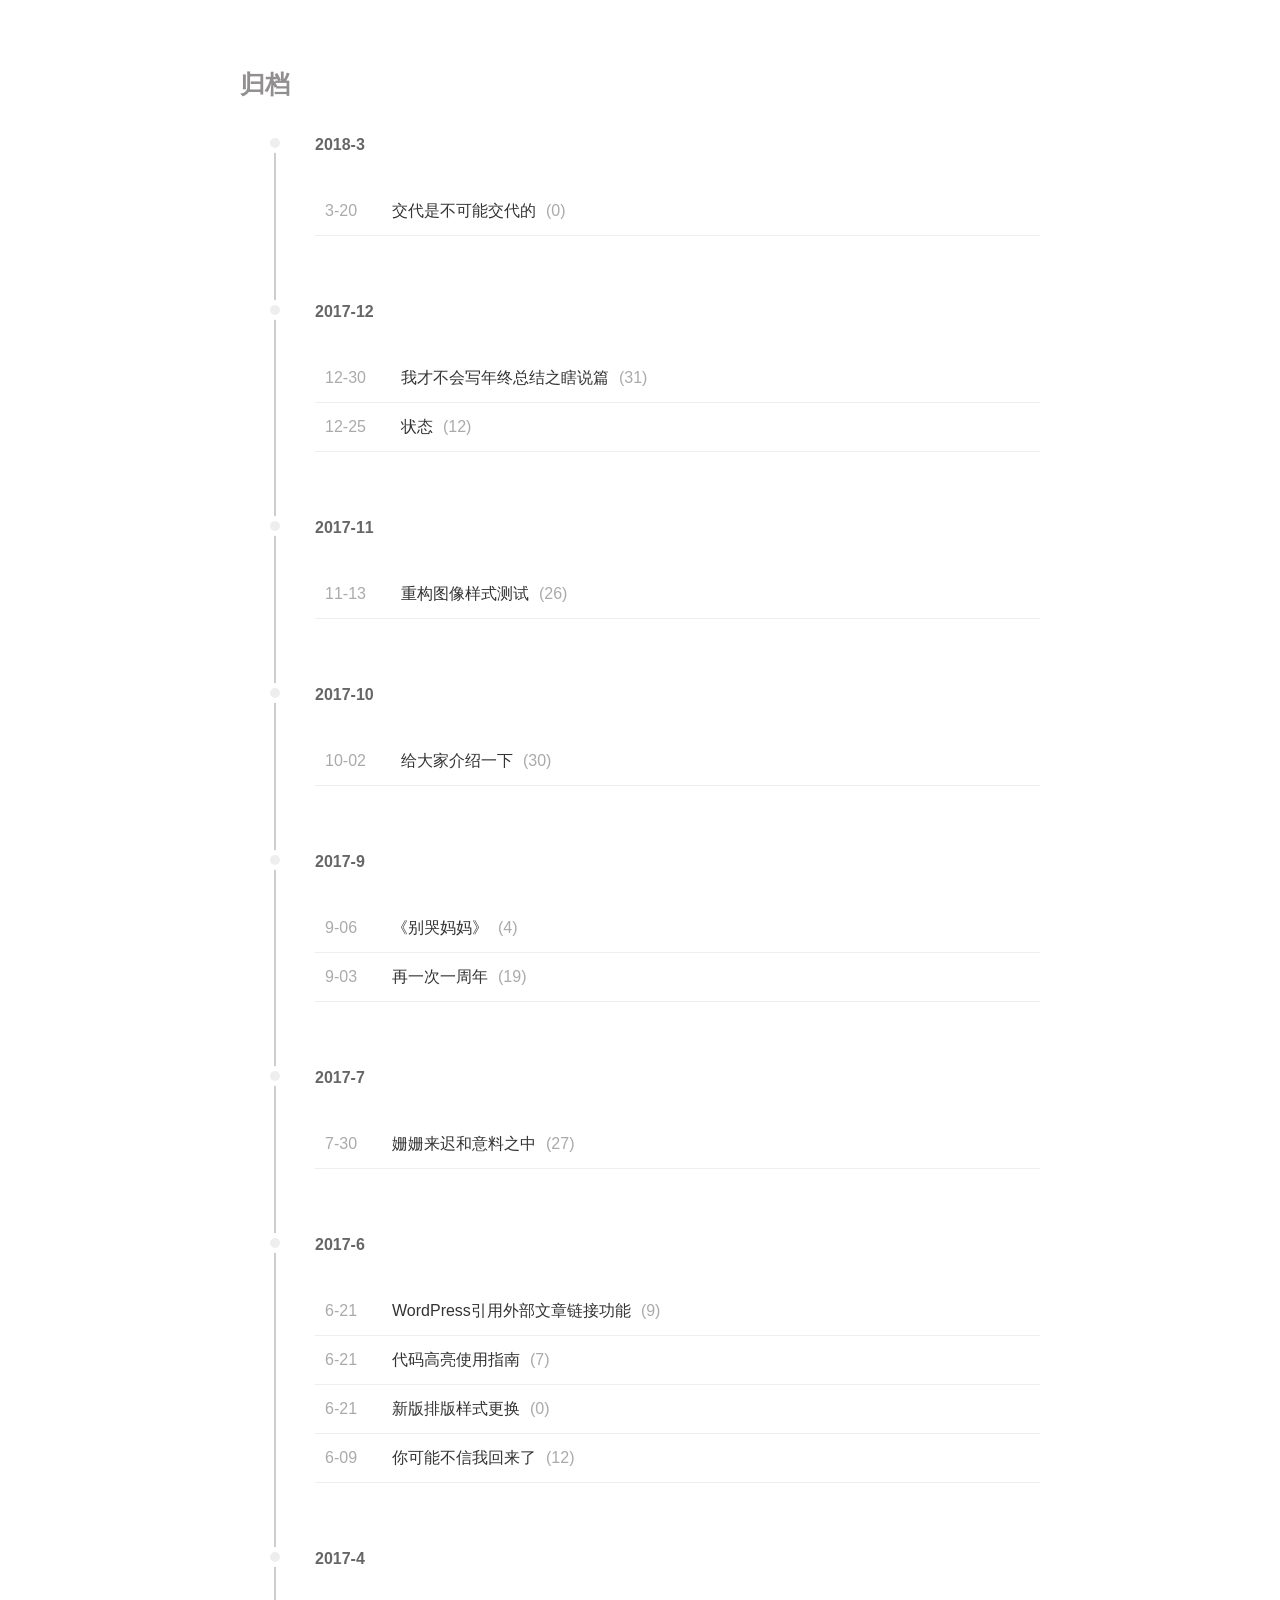
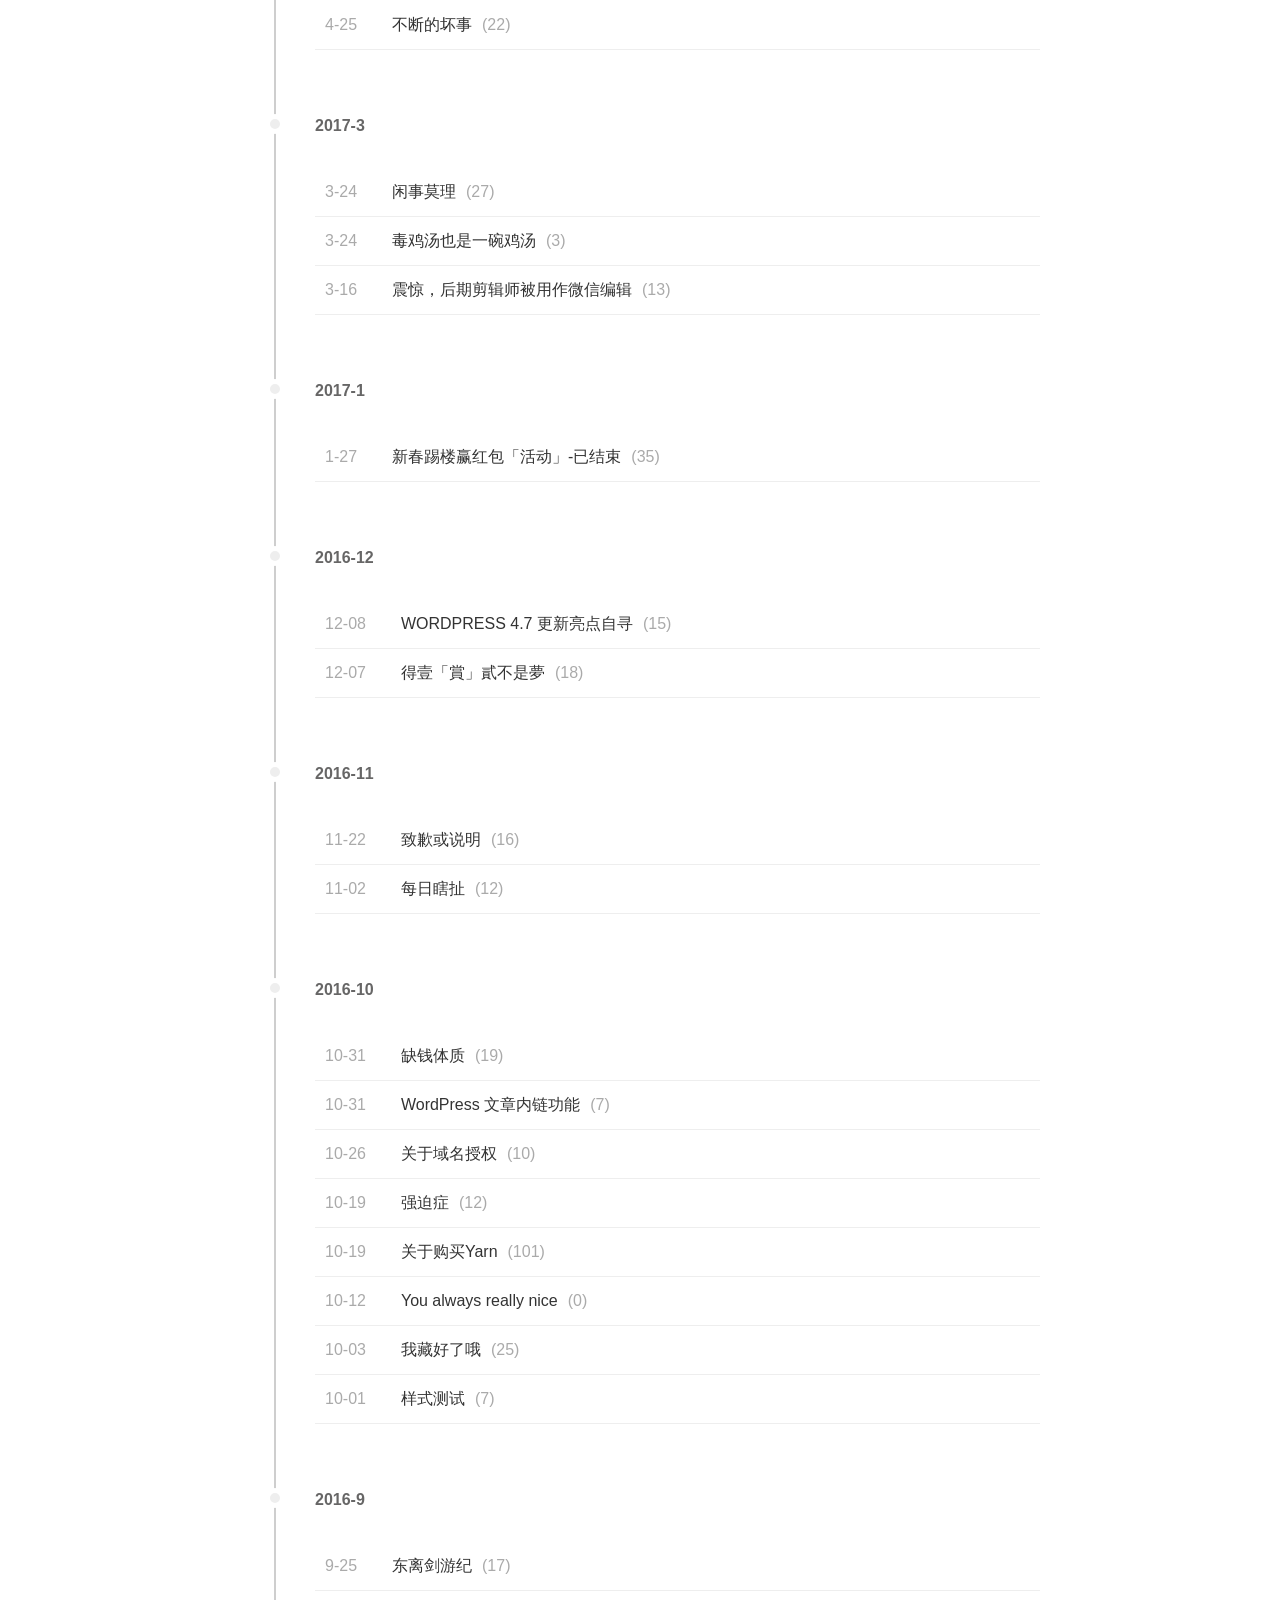
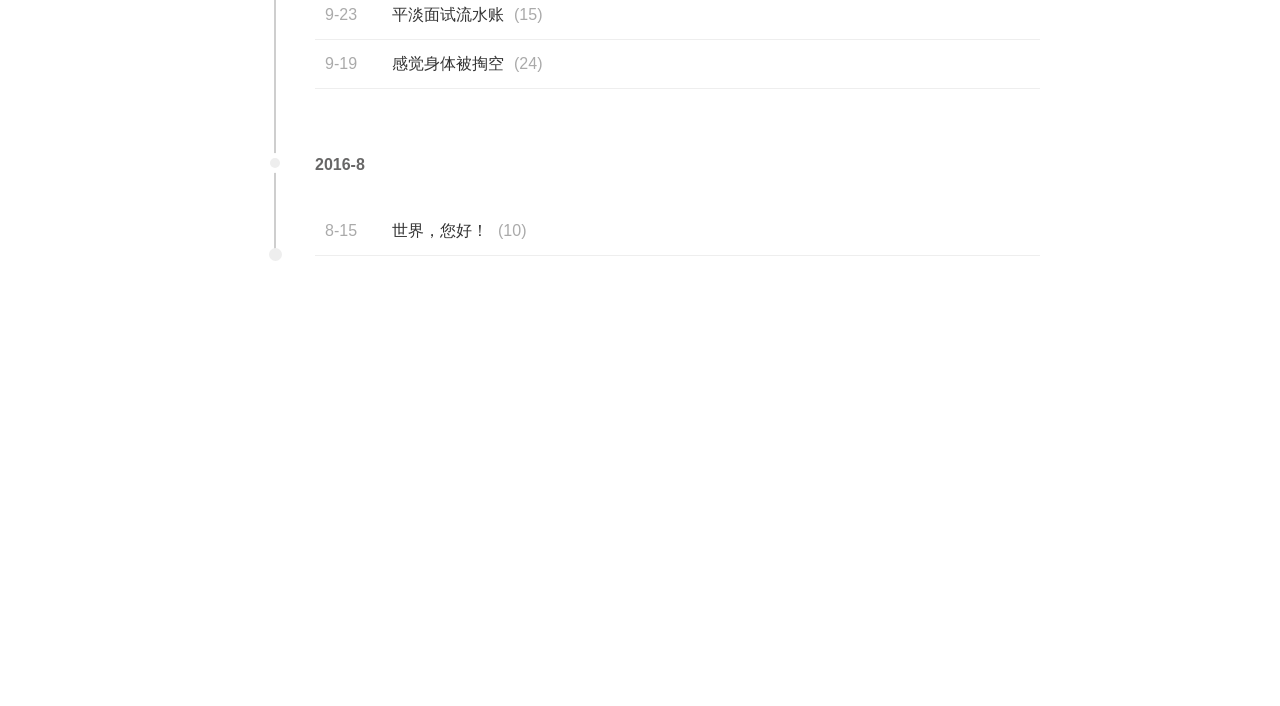
==== commit c9a76263: "1.已完成登录注册功能 2019.12.19" ====
--- a/src/main/resources/templates/archives.html
+++ b/src/main/resources/templates/archives.html
@@ -1,5 +1,5 @@
 <!doctype html>
-<html lang="zh">
+<html lang="zh" xmlns:th="http://www.thymeleaf.org">
 
 	<head>
 		<meta http-equiv="Content-Type" content="text/html; charset=UTF-8" />
@@ -11,101 +11,7 @@
 	</head>
 
 	<body class="home blog custom-background round-avatars">
-		<div class="Yarn_Background" style="background-image: url( ../static/images/47fb3c_.jpg);"></div>
-		<form class="js-search search-form search-form--modal" method="get" action="search.html" role="search">
-			<div class="search-form__inner">
-				<div>
-					<div id="search-container" class="ajax_search">
-						<form method="get" id="searchform" action="">
-							<div class="filter_container"><input type="text" value="" autocomplete="off" placeholder="Type then select or enter" name="s" id="search-input" />
-								<ul id="search_filtered" class="search_filtered"></ul>
-							</div>
-							<input type="submit" name="submit" id="searchsubmit" class="searchsubmit" value="" />
-						</form>
-					</div>
-				</div>
-			</div>
-		</form>
-		<div class="navi" data-aos="fade-down">
-			<div class="bt-nav">
-				<div class="line line1"></div>
-				<div class="line line2"></div>
-				<div class="line line3"></div>
-			</div>
-			<div class="navbar animated fadeInRight">
-				<div class="inner">
-					<nav id="site-navigation" class="main-navigation">
-						<div id="main-menu" class="main-menu-container">
-							<div class="menu-menu-container">
-								<ul id="primary-menu" class="menu">
-									<li id="menu-item-17" class="menu-item menu-item-type-custom menu-item-object-custom current-menu-item current_page_item menu-item-home menu-item-17">
-										<a href="index.html">首页</a>
-									</li>
-									<li id="menu-item-173" class="menu-item menu-item-type-post_type menu-item-object-page menu-item-173">
-										<a href="update.html">更新</a>
-									</li>
-									<li id="menu-item-78" class="menu-item menu-item-type-post_type menu-item-object-page menu-item-78">
-										<a href="types.html">链接</a>
-									</li>
-									<li id="menu-item-252" class="menu-item menu-item-type-post_type menu-item-object-page menu-item-has-children menu-item-252">
-										<a href="archives.html">归档</a>
-										<ul class="sub-menu">
-											<li id="menu-item-165" class="menu-item menu-item-type-taxonomy menu-item-object-category menu-item-165">
-												<a href="">theme</a>
-											</li>
-											<li id="menu-item-163" class="menu-item menu-item-type-taxonomy menu-item-object-category menu-item-163">
-												<a href="">Happen</a>
-											</li>
-											<li id="menu-item-924" class="menu-item menu-item-type-taxonomy menu-item-object-category menu-item-924">
-												<a href="">WeWork</a>
-											</li>
-											<li id="menu-item-164" class="menu-item menu-item-type-taxonomy menu-item-object-category menu-item-164">
-												<a href="">WordPress</a>
-											</li>
-										</ul>
-									</li>
-									<li id="menu-item-57" class="menu-item menu-item-type-post_type menu-item-object-page menu-item-57">
-										<a href="gustbook.html">留言</a>
-									</li>
-								</ul>
-							</div>
-						</div>
-					</nav>
-					<!-- #site-navigation -->
-				</div>
-			</div>
-		</div>
-		<div class="hebin" data-aos="fade-down">
-			<i class=" js-toggle-search iconfont">&#xe60e;</i>
-		</div>
-		<header id="masthead" class="overlay animated from-bottom" itemprop="brand">
-			<div class="site-branding text-center">
-				<a href="">
-					<figure>
-						<img class="custom-logo avatar" src="../static/images/omikron.png" />
-					</figure>
-				</a>
-				<h3 class="blog-description"><p>This is beauty</p></h3>
-			</div>
-			<!-- .site-branding -->
-			<div class="decor-part">
-				<div id="particles-js"></div>
-			</div>
-			<div class="animation-header">
-				<div class="decor-wrapper">
-					<svg id="header-decor" class="decor bottom" xmlns="http://www.w3.org/2000/svg" version="1.1" viewBox="0 0 100 100" preserveAspectRatio="none">
-						<path class="large left" d="M0 0 L50 50 L0 100" fill="rgba(255,255,255, .1)"></path>
-						<path class="large right" d="M100 0 L50 50 L100 100" fill="rgba(255,255,255, .1)"></path>
-						<path class="medium left" d="M0 100 L50 50 L0 33.3" fill="rgba(255,255,255, .3)"></path>
-						<path class="medium right" d="M100 100 L50 50 L100 33.3" fill="rgba(255,255,255, .3)"></path>
-						<path class="small left" d="M0 100 L50 50 L0 66.6" fill="rgba(255,255,255, .5)"></path>
-						<path class="small right" d="M100 100 L50 50 L100 66.6" fill="rgba(255,255,255, .5)"></path>
-						<path d="M0 99.9 L50 49.9 L100 99.9 L0 99.9" fill="rgba(255,255,255, 1)"></path>
-						<path d="M48 52 L50 49 L52 52 L48 52" fill="rgba(255,255,255, 1)"></path>
-					</svg>
-				</div>
-			</div>
-		</header>
+		<div th:replace="fragments :: menu(1)"></div>
 		<div id="main" class="content">
 			<div class="container">
 				<section class="post_content" itemscope itemtype="http://schema.org/Article">
